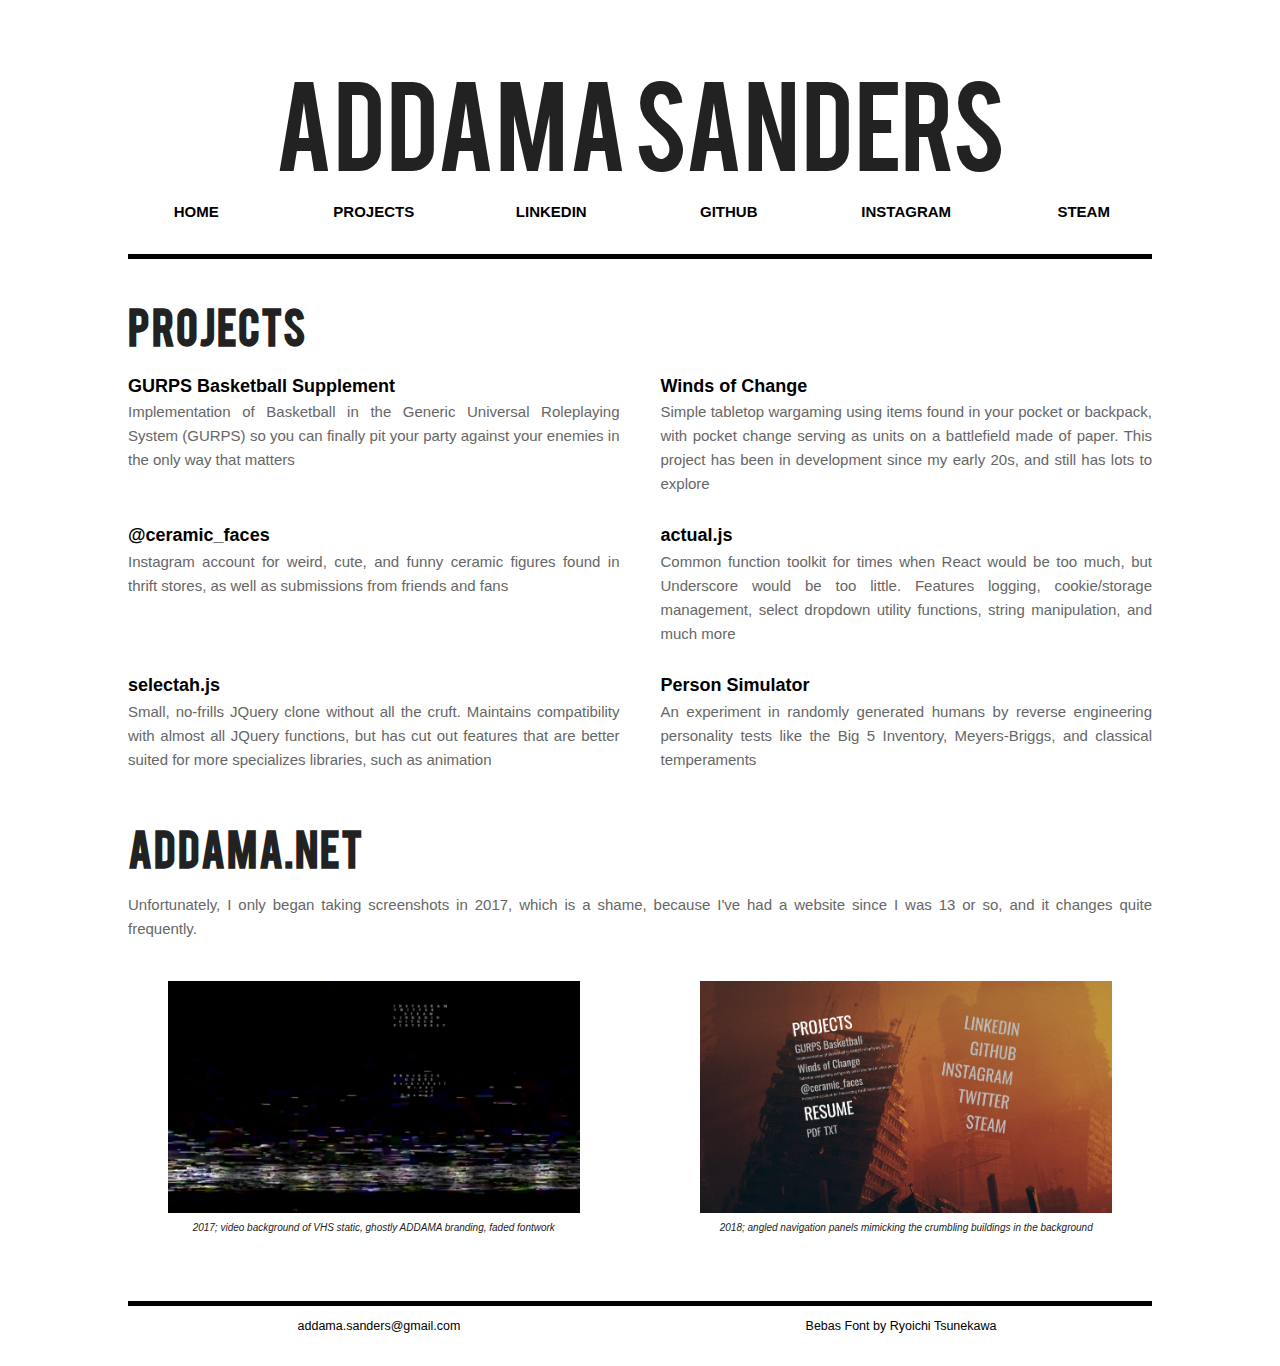
==== projects/index.htm @ ba46d8cc "New site layout for 2019" ====
<!DOCTYPE html>
<html>
	<head>
		<title>Projects | addama.net</title>
		<link rel='stylesheet' href='../css/normalize.css' />
		<link rel='stylesheet' href='../css/skeleton.css' />
		<link rel='stylesheet' href='../css/style.css' />
	</head>
	<body>
		<div id='metacontainer' class='container'>
			<main>
				<header class='center-text'>
					<h1>ADDAMA SANDERS</h1>
					<nav class='row'>
						<a class='two columns' href='../'>HOME</a>
						<a class='two columns' href='#'>PROJECTS</a>
						<a class='two columns' href='https://www.linkedin.com/in/addama-sanders-179a9881'>LINKEDIN</a>
						<a class='two columns' href='https://github.com/addama'>GITHUB</a>
						<a class='two columns' href='https://www.instagram.com/addama.sanders/'>INSTAGRAM</a>
						<a class='two columns' href='http://steamcommunity.com/id/addama'>STEAM</a>
					</nav>
				</header>
				<section id='content'>
					<h2>PROJECTS</h2>
					<div class='row'>
						<article class='six columns'>
							<a href='./gurpsbasketball/index.htm' class='cardTitle'>GURPS Basketball Supplement</a>
							<p class='cardDesc'>Implementation of Basketball in the Generic Universal Roleplaying System (GURPS) so you can finally pit your party against your enemies in the only way that matters</p>
						</article>
						<article class='six columns'>
							<a href='./windsofchange/index.htm' class='cardTitle'>Winds of Change</a>
							<p class='cardDesc'>Simple tabletop wargaming using items found in your pocket or backpack, with pocket change serving as units on a battlefield made of paper. This project has been in development since my early 20s, and still has lots to explore</p>
						</article>
					</div>
					<div class='row'>
						<article class='six columns'>
							<a href='https://www.instagram.com/ceramic_faces/' class='cardTitle'>@ceramic_faces</a>
							<p class='cardDesc'>Instagram account for weird, cute, and funny ceramic figures found in thrift stores, as well as submissions from friends and fans</p>
						</article>
						<article class='six columns'>
							<a href='https://github.com/addama/actual' class='cardTitle'>actual.js</a>
							<p class='cardDesc'>Common function toolkit for times when React would be too much, but Underscore would be too little. Features logging, cookie/storage management, select dropdown utility functions, string manipulation, and much more</p>
						</article>
					</div>
					<div class='row'>
						<article class='six columns'>
							<a href='https://github.com/addama/selectah' class='cardTitle'>selectah.js</a>
							<p class='cardDesc'>Small, no-frills JQuery clone without all the cruft. Maintains compatibility with almost all JQuery functions, but has cut out features that are better suited for more specializes libraries, such as animation</p>
						</article>
						<article class='six columns'>
							<a href='https://github.com/addama/person-simulator' class='cardTitle'>Person Simulator</a>
							<p class='cardDesc'>An experiment in randomly generated humans by reverse engineering personality tests like the Big 5 Inventory, Meyers-Briggs, and classical temperaments</p>
						</article>
					</div>
					<br />
					<h2>addama.net</h2>
					<p>Unfortunately, I only began taking screenshots in 2017, which is a shame, because I've had a website since I was 13 or so, and it changes quite frequently.</p>
					<div class='row'>
						<div class='six columns'>
							<figure>
								<a href='../inc/ss2017.png'><img src='../inc/ss2017.png' width='100%' /></a>
								<figcaption>2017; video background of VHS static, ghostly ADDAMA branding, faded fontwork</figcaption>
							</figure>
						</div>
						<div class='six columns'>
							<figure>
								<a href='../inc/ss2018.png'><img src='../inc/ss2018.png' width='100%' /></a>
								<figcaption>2018; angled navigation panels mimicking the crumbling buildings in the background</figcaption>
							</figure>
						</div>
					</div>
				</section>
				<footer class='center-text row'>
					<a class='six columns' href='mailto:addama.sanders@gmail.com'>addama.sanders@gmail.com</a>
					<a class='six columns' href='https://github.com/dharmatype/Bebas'>Bebas Font by Ryoichi Tsunekawa</a>
				</footer>
			</main>
		</div>
	</body>
</html>
---- css/skeleton.css ----
/*
* Skeleton V2.0.4
* Copyright 2014, Dave Gamache
* www.getskeleton.com
* Free to use under the MIT license.
* http://www.opensource.org/licenses/mit-license.php
* 12/29/2014
*/


/* Table of contents
––––––––––––––––––––––––––––––––––––––––––––––––––
- Grid
- Base Styles
- Typography
- Links
- Buttons
- Forms
- Lists
- Code
- Tables
- Spacing
- Utilities
- Clearing
- Media Queries
*/


/* Grid
–––––––––––––––––––––––––––––––––––––––––––––––––– */
.container {
  position: relative;
  width: 100%;
  max-width: 1280px;
  margin: 0 auto;
  padding: 0 20px;
  box-sizing: border-box; }
.column,
.columns {
  width: 100%;
  float: left;
  box-sizing: border-box; }

/* For devices larger than 400px */
@media (min-width: 400px) {
  .container {
    width: 85%;
    padding: 0; }
}

/* For devices larger than 550px */
@media (min-width: 550px) {
  .container {
    width: 80%; }
  .column,
  .columns {
    margin-left: 4%; }
  .column:first-child,
  .columns:first-child {
    margin-left: 0; }

  .one.column,
  .one.columns                    { width: 4.66666666667%; }
  .two.columns                    { width: 13.3333333333%; }
  .three.columns                  { width: 22%;            }
  .four.columns                   { width: 30.6666666667%; }
  .five.columns                   { width: 39.3333333333%; }
  .six.columns                    { width: 48%;            }
  .seven.columns                  { width: 56.6666666667%; }
  .eight.columns                  { width: 65.3333333333%; }
  .nine.columns                   { width: 74.0%;          }
  .ten.columns                    { width: 82.6666666667%; }
  .eleven.columns                 { width: 91.3333333333%; }
  .twelve.columns                 { width: 100%; margin-left: 0; }

  .one-third.column               { width: 30.6666666667%; }
  .two-thirds.column              { width: 65.3333333333%; }

  .one-half.column                { width: 48%; }

  /* Offsets */
  .offset-by-one.column,
  .offset-by-one.columns          { margin-left: 8.66666666667%; }
  .offset-by-two.column,
  .offset-by-two.columns          { margin-left: 17.3333333333%; }
  .offset-by-three.column,
  .offset-by-three.columns        { margin-left: 26%;            }
  .offset-by-four.column,
  .offset-by-four.columns         { margin-left: 34.6666666667%; }
  .offset-by-five.column,
  .offset-by-five.columns         { margin-left: 43.3333333333%; }
  .offset-by-six.column,
  .offset-by-six.columns          { margin-left: 52%;            }
  .offset-by-seven.column,
  .offset-by-seven.columns        { margin-left: 60.6666666667%; }
  .offset-by-eight.column,
  .offset-by-eight.columns        { margin-left: 69.3333333333%; }
  .offset-by-nine.column,
  .offset-by-nine.columns         { margin-left: 78.0%;          }
  .offset-by-ten.column,
  .offset-by-ten.columns          { margin-left: 86.6666666667%; }
  .offset-by-eleven.column,
  .offset-by-eleven.columns       { margin-left: 95.3333333333%; }

  .offset-by-one-third.column,
  .offset-by-one-third.columns    { margin-left: 34.6666666667%; }
  .offset-by-two-thirds.column,
  .offset-by-two-thirds.columns   { margin-left: 69.3333333333%; }

  .offset-by-one-half.column,
  .offset-by-one-half.columns     { margin-left: 52%; }

}


/* Base Styles
–––––––––––––––––––––––––––––––––––––––––––––––––– */
/* NOTE
html is set to 62.5% so that all the REM measurements throughout Skeleton
are based on 10px sizing. So basically 1.5rem = 15px :) */
html {
  font-size: 62.5%; }
body {
  font-size: 1.5em; /* currently ems cause chrome bug misinterpreting rems on body element */
  line-height: 1.6;
  font-weight: 400;
  font-family: "Raleway", "HelveticaNeue", "Helvetica Neue", Helvetica, Arial, sans-serif;
  color: #222; }


/* Typography
–––––––––––––––––––––––––––––––––––––––––––––––––– */
h1, h2, h3, h4, h5, h6 {
  margin-top: 0;
  margin-bottom: 2rem;
  font-weight: 300; }
h1 { font-size: 4.0rem; line-height: 1.2;  letter-spacing: -.1rem;}
h2 { font-size: 3.6rem; line-height: 1.25; letter-spacing: -.1rem; }
h3 { font-size: 3.0rem; line-height: 1.3;  letter-spacing: -.1rem; }
h4 { font-size: 2.4rem; line-height: 1.35; letter-spacing: -.08rem; }
h5 { font-size: 1.8rem; line-height: 1.5;  letter-spacing: -.05rem; }
h6 { font-size: 1.5rem; line-height: 1.6;  letter-spacing: 0; }

/* Larger than phablet */
@media (min-width: 550px) {
  h1 { font-size: 5.0rem; }
  h2 { font-size: 4.2rem; }
  h3 { font-size: 3.6rem; }
  h4 { font-size: 3.0rem; }
  h5 { font-size: 2.4rem; }
  h6 { font-size: 1.5rem; }
}

p {
  margin-top: 0; }


/* Links
–––––––––––––––––––––––––––––––––––––––––––––––––– */
a {
  color: #1EAEDB; }
a:hover {
  color: #0FA0CE; }


/* Buttons
–––––––––––––––––––––––––––––––––––––––––––––––––– */
.button,
button,
input[type="submit"],
input[type="reset"],
input[type="button"] {
  display: inline-block;
  height: 38px;
  padding: 0 30px;
  color: #555;
  text-align: center;
  font-size: 11px;
  font-weight: 600;
  line-height: 38px;
  letter-spacing: .1rem;
  text-transform: uppercase;
  text-decoration: none;
  white-space: nowrap;
  background-color: transparent;
  border-radius: 4px;
  border: 1px solid #bbb;
  cursor: pointer;
  box-sizing: border-box; }
.button:hover,
button:hover,
input[type="submit"]:hover,
input[type="reset"]:hover,
input[type="button"]:hover,
.button:focus,
button:focus,
input[type="submit"]:focus,
input[type="reset"]:focus,
input[type="button"]:focus {
  color: #333;
  border-color: #888;
  outline: 0; }
.button.button-primary,
button.button-primary,
input[type="submit"].button-primary,
input[type="reset"].button-primary,
input[type="button"].button-primary {
  color: #FFF;
  background-color: #33C3F0;
  border-color: #33C3F0; }
.button.button-primary:hover,
button.button-primary:hover,
input[type="submit"].button-primary:hover,
input[type="reset"].button-primary:hover,
input[type="button"].button-primary:hover,
.button.button-primary:focus,
button.button-primary:focus,
input[type="submit"].button-primary:focus,
input[type="reset"].button-primary:focus,
input[type="button"].button-primary:focus {
  color: #FFF;
  background-color: #1EAEDB;
  border-color: #1EAEDB; }


/* Forms
–––––––––––––––––––––––––––––––––––––––––––––––––– */
input[type="email"],
input[type="number"],
input[type="search"],
input[type="text"],
input[type="tel"],
input[type="url"],
input[type="password"],
textarea,
select {
  height: 38px;
  padding: 6px 10px; /* The 6px vertically centers text on FF, ignored by Webkit */
  background-color: #fff;
  border: 1px solid #D1D1D1;
  border-radius: 4px;
  box-shadow: none;
  box-sizing: border-box; }
/* Removes awkward default styles on some inputs for iOS */
input[type="email"],
input[type="number"],
input[type="search"],
input[type="text"],
input[type="tel"],
input[type="url"],
input[type="password"],
textarea {
  -webkit-appearance: none;
     -moz-appearance: none;
          appearance: none; }
textarea {
  min-height: 65px;
  padding-top: 6px;
  padding-bottom: 6px; }
input[type="email"]:focus,
input[type="number"]:focus,
input[type="search"]:focus,
input[type="text"]:focus,
input[type="tel"]:focus,
input[type="url"]:focus,
input[type="password"]:focus,
textarea:focus,
select:focus {
  border: 1px solid #33C3F0;
  outline: 0; }
label,
legend {
  display: block;
  margin-bottom: .5rem;
  font-weight: 600; }
fieldset {
  padding: 0;
  border-width: 0; }
input[type="checkbox"],
input[type="radio"] {
  display: inline; }
label > .label-body {
  display: inline-block;
  margin-left: .5rem;
  font-weight: normal; }


/* Lists
–––––––––––––––––––––––––––––––––––––––––––––––––– */
ul {
  list-style: circle inside; }
ol {
  list-style: decimal inside; }
ol, ul {
  padding-left: 0;
  margin-top: 0; }
ul ul,
ul ol,
ol ol,
ol ul {
  margin: 1.5rem 0 1.5rem 3rem;
  font-size: 90%; }
li {
  margin-bottom: 1rem; }


/* Code
–––––––––––––––––––––––––––––––––––––––––––––––––– */
code {
  padding: .2rem .5rem;
  margin: 0 .2rem;
  font-size: 90%;
  white-space: nowrap;
  background: #F1F1F1;
  border: 1px solid #E1E1E1;
  border-radius: 4px; }
pre > code {
  display: block;
  padding: 1rem 1.5rem;
  white-space: pre; }


/* Tables
–––––––––––––––––––––––––––––––––––––––––––––––––– */
th,
td {
  padding: 12px 15px;
  text-align: left;
  border-bottom: 1px solid #E1E1E1; }
th:first-child,
td:first-child {
  padding-left: 0; }
th:last-child,
td:last-child {
  padding-right: 0; }


/* Spacing
–––––––––––––––––––––––––––––––––––––––––––––––––– */
button,
.button {
  margin-bottom: 1rem; }
input,
textarea,
select,
fieldset {
  margin-bottom: 1.5rem; }
pre,
blockquote,
dl,
figure,
table,
p,
ul,
ol,
form {
  margin-bottom: 2.5rem; }


/* Utilities
–––––––––––––––––––––––––––––––––––––––––––––––––– */
.u-full-width {
  width: 100%;
  box-sizing: border-box; }
.u-max-full-width {
  max-width: 100%;
  box-sizing: border-box; }
.u-pull-right {
  float: right; }
.u-pull-left {
  float: left; }


/* Misc
–––––––––––––––––––––––––––––––––––––––––––––––––– */
hr {
  margin-top: 3rem;
  margin-bottom: 3.5rem;
  border-width: 0;
  border-top: 1px solid #E1E1E1; }


/* Clearing
–––––––––––––––––––––––––––––––––––––––––––––––––– */

/* Self Clearing Goodness */
.container:after,
.row:after,
.u-cf {
  content: "";
  display: table;
  clear: both; }


/* Media Queries
–––––––––––––––––––––––––––––––––––––––––––––––––– */
/*
Note: The best way to structure the use of media queries is to create the queries
near the relevant code. For example, if you wanted to change the styles for buttons
on small devices, paste the mobile query code up in the buttons section and style it
there.
*/


/* Larger than mobile */
@media (min-width: 400px) {}

/* Larger than phablet (also point when grid becomes active) */
@media (min-width: 550px) {}

/* Larger than tablet */
@media (min-width: 750px) {}

/* Larger than desktop */
@media (min-width: 1000px) {}

/* Larger than Desktop HD */
@media (min-width: 1200px) {}
---- css/style.css ----
@font-face {
	font-family: herofont;
	src: url(../inc/BEBAS.ttf);
}

@keyframes implode {
	from {
		text-shadow:
			0 0 2rem rgba(255, 0, 0, 0.25), 	/*Blur*/
			-10rem 0 2rem rgba(255, 255, 0, 0.25), /* Yellow */
			-5rem 0 2rem rgba(0, 255, 0, 0.25),	/* Green */
			5rem 0 2rem rgba(0, 0, 255, 0.25),	/* Blue */
			10rem 0 2rem rgba(255, 0, 255, 0.25);	/* Purple */
		color: rgba(255, 0, 0, 0.25);
	}

	to {
		text-shadow: none;
		color: #000;
	}
}

@keyframes split {
	0% {
		text-shadow: none;
		color: #000;
	}

	33% {
		text-shadow:
			-20rem 0 0 rgba(255, 255, 0, 0.25), /* Yellow */
			-10rem 0 0 rgba(0, 255, 0, 0.25),	/* Green */
			10rem 0 0 rgba(0, 0, 255, 0.25),	/* Blue */
			20rem 0 0 rgba(255, 0, 255, 0.25);	/* Purple */
		color: rgba(255, 0, 0, 0.25);
	}

	66% {
		text-shadow:
			0 0 2rem rgba(255, 0, 0, 0.25), 	/*Blur*/
			-20rem 0 2rem rgba(255, 255, 0, 0.25), /* Yellow */
			-10rem 0 2rem rgba(0, 255, 0, 0.25),	/* Green */
			10rem 0 2rem rgba(0, 0, 255, 0.25),	/* Blue */
			20rem 0 2rem rgba(255, 0, 255, 0.25);	/* Purple */
		color: rgba(255, 0, 0, 0.25);
	}

	100% {
		text-shadow: none;
		color: #000;
	}
}

@keyframes stream {
	0% {
		text-shadow: none;
		color: #000;
	}

	33% {
		text-shadow:
			-20rem 0 0 rgba(255, 255, 0, 0.25), /* Yellow */
			-10rem 0 0 rgba(0, 255, 0, 0.25),	/* Green */
			10rem 0 0 rgba(0, 0, 255, 0.25),	/* Blue */
			20rem 0 0 rgba(255, 0, 255, 0.25);	/* Purple */
		color: rgba(255, 0, 0, 0.25);
	}

	66% {
		text-shadow:
			0 0 2rem rgba(255, 0, 0, 0.25), 	/*Blur*/
			-20rem 0 2rem rgba(255, 255, 0, 0.25), /* Yellow */
			-10rem 0 2rem rgba(0, 255, 0, 0.25),	/* Green */
			10rem 0 2rem rgba(0, 0, 255, 0.25),	/* Blue */
			20rem 0 2rem rgba(255, 0, 255, 0.25);	/* Purple */
		color: rgba(255, 0, 0, 0.25);
	}

	100% {
		text-shadow: none;
		color: #000;
	}
}

#metacontainer {
	animation: 1s ease-out  1 implode;
}

header {
	padding: 6rem 0 3rem 0;
	border-bottom: 0.5rem solid #000;
}

header h1 {
	font-size: 10rem;
	animation: 30s linear 1s infinite alternate split;
}

h1, h2, h3 {
	font-family: herofont, sans-serif;
}

h2, h3 {
	letter-spacing: 0.1rem;
	font-weight: bold;
}

nav a {
	font-weight: bold;
	font-family: sans-serif;
}

a {
	text-decoration: none;
	color: #000; /*#551a8b;*/
	transition: text-shadow 1s, color 1s;
}

a:visited {
	color: #000;
}

a:hover {
	text-shadow:
		-3rem 0 0 rgba(255, 255, 0, 0.25), /* Yellow */
		-1.5rem 0 0 rgba(0, 255, 0, 0.25),	/* Green */
		1.5rem 0 0 rgba(0, 0, 255, 0.25),	/* Blue */
		3rem 0 0 rgba(255, 0, 255, 0.25);	/* Purple */
	color: rgba(255, 0, 0, 0.75);
}

#content {
	padding: 2rem 0;
	margin: 2rem 0;
}

.center-text {
	text-align: center;
}

footer {
	border-top: 0.5rem solid #000;
	padding: 1rem;
	margin-bottom: 2rem;
	font-size: smaller;
}

.cardTitle {
	font-weight: bold;
	font-size: larger;
}

.cardDesc {
	text-align: justify;
}

.tag {
	font-size: 1rem;
	padding: 3px;
	border-radius: 1rem;
	background-color: #000;
	color: #fff;
	min-width: 5rem;
	float: left;
	margin-right: 1rem;
	text-align: center;
}

#sidebar {
	padding: 0;
}

.roundy {
	border-radius: 1rem;
}

figcaption {
	font-size: 1rem;
	font-style: oblique;
	text-align: center;
}

.resume-tray {
	text-align: center;
}

.icon {
	width: 100%;
	display: block;
	background-size: contain;
	background-position: center;
	background-repeat: no-repeat;
	background-blend-mode: darken;
	line-height: 15rem;
	font-weight: bold;
	font-size: 3rem;
	border: 1px solid #eee;
}

.icon:hover {
	background-color: #eee;
	border: 1px solid #aaa;
	text-shadow: none;
}

.iconPDF {
	background-image: url(../inc/ss_resume_pdf.png);
}

.iconTXT {
	background-image: url(../inc/ss_resume_txt.png);
}

p {
	color: #666;
	text-align: justify;
}
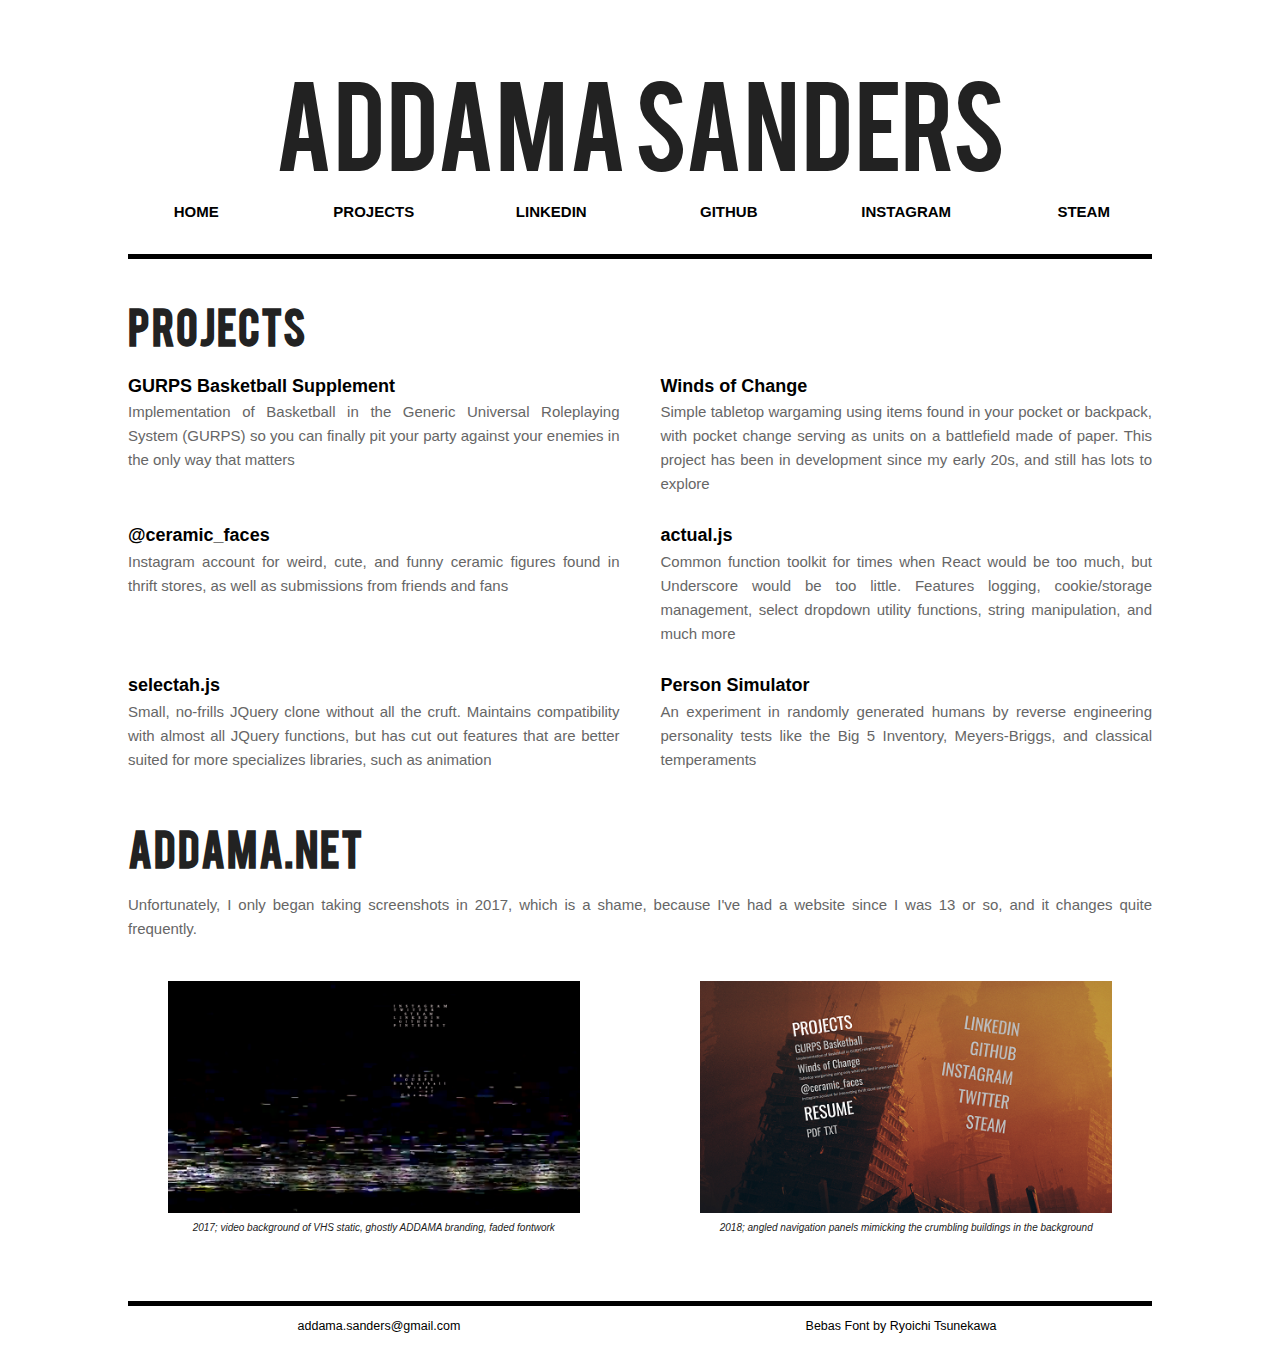
==== commit 47575144: "Made thumbnails of old site screenshots" ====
--- a/projects/index.htm
+++ b/projects/index.htm
@@ -58,13 +58,13 @@
 					<div class='row'>
 						<div class='six columns'>
 							<figure>
-								<a href='../inc/ss2017.png'><img src='../inc/ss2017.png' width='100%' /></a>
+								<a href='../inc/ss2017.png'><img src='../inc/ss2017_thumb.png' width='100%' /></a>
 								<figcaption>2017; video background of VHS static, ghostly ADDAMA branding, faded fontwork</figcaption>
 							</figure>
 						</div>
 						<div class='six columns'>
 							<figure>
-								<a href='../inc/ss2018.png'><img src='../inc/ss2018.png' width='100%' /></a>
+								<a href='../inc/ss2018.png'><img src='../inc/ss2018_thumb.png' width='100%' /></a>
 								<figcaption>2018; angled navigation panels mimicking the crumbling buildings in the background</figcaption>
 							</figure>
 						</div>
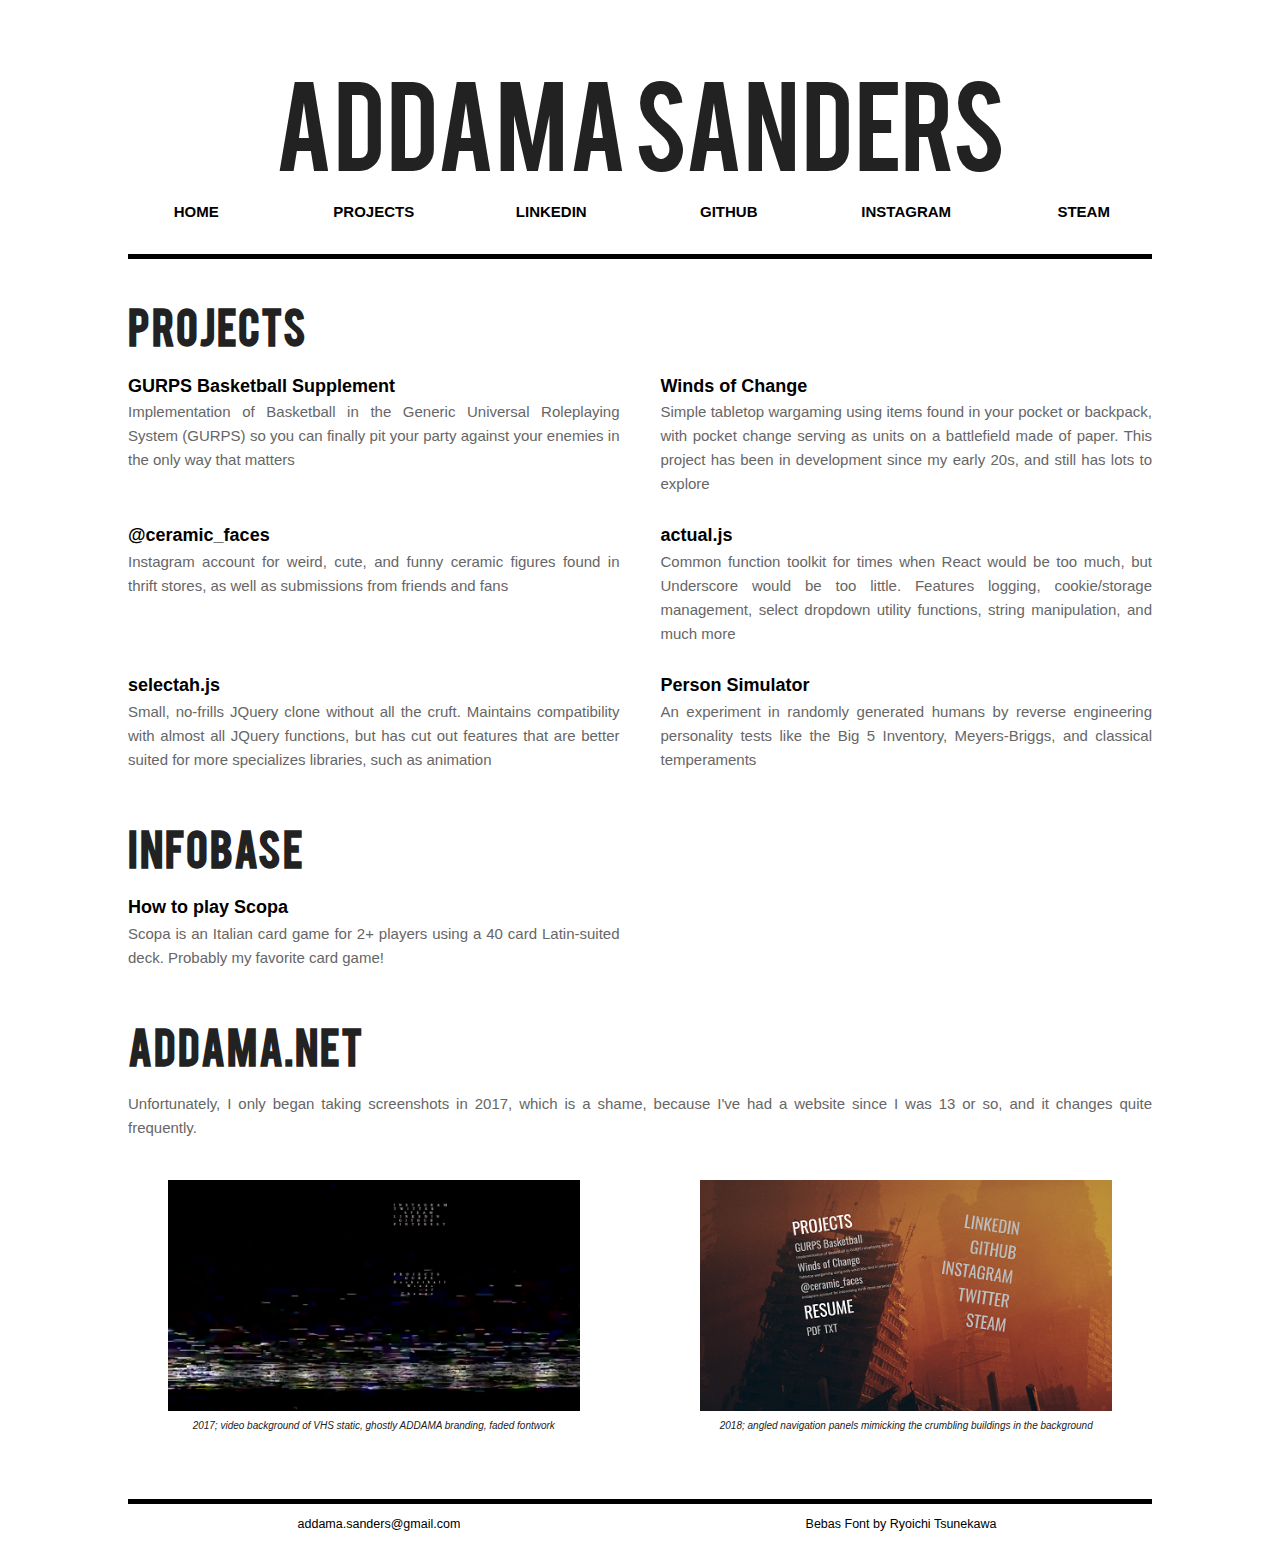
==== commit 1b8dc9de: "Added Infobase section to projects index, as well as How to Play Scopa page. Will add more infobase " ====
--- a/projects/index.htm
+++ b/projects/index.htm
@@ -24,11 +24,11 @@
 					<h2>PROJECTS</h2>
 					<div class='row'>
 						<article class='six columns'>
-							<a href='./gurpsbasketball/index.htm' class='cardTitle'>GURPS Basketball Supplement</a>
+							<a href='./gurpsbasketball/' class='cardTitle'>GURPS Basketball Supplement</a>
 							<p class='cardDesc'>Implementation of Basketball in the Generic Universal Roleplaying System (GURPS) so you can finally pit your party against your enemies in the only way that matters</p>
 						</article>
 						<article class='six columns'>
-							<a href='./windsofchange/index.htm' class='cardTitle'>Winds of Change</a>
+							<a href='./windsofchange/' class='cardTitle'>Winds of Change</a>
 							<p class='cardDesc'>Simple tabletop wargaming using items found in your pocket or backpack, with pocket change serving as units on a battlefield made of paper. This project has been in development since my early 20s, and still has lots to explore</p>
 						</article>
 					</div>
@@ -50,6 +50,14 @@
 						<article class='six columns'>
 							<a href='https://github.com/addama/person-simulator' class='cardTitle'>Person Simulator</a>
 							<p class='cardDesc'>An experiment in randomly generated humans by reverse engineering personality tests like the Big 5 Inventory, Meyers-Briggs, and classical temperaments</p>
+						</article>
+					</div>
+					<br />
+					<h2>INFOBASE</h2>
+					<div class='row'>
+						<article class='six columns'>
+							<a href='./scopa/' class='cardTitle'>How to play Scopa</a>
+							<p class='cardDesc'>Scopa is an Italian card game for 2+ players using a 40 card Latin-suited deck. Probably my favorite card game!</p>
 						</article>
 					</div>
 					<br />
--- a/css/style.css
+++ b/css/style.css
@@ -204,11 +204,11 @@
 }
 
 .iconPDF {
-	background-image: url(../inc/ss_resume_pdf.png);
+	background-image: url(../inc/ss_resume_pdf_thumb.png);
 }
 
 .iconTXT {
-	background-image: url(../inc/ss_resume_txt.png);
+	background-image: url(../inc/ss_resume_txt_thumb.png);
 }
 
 p {
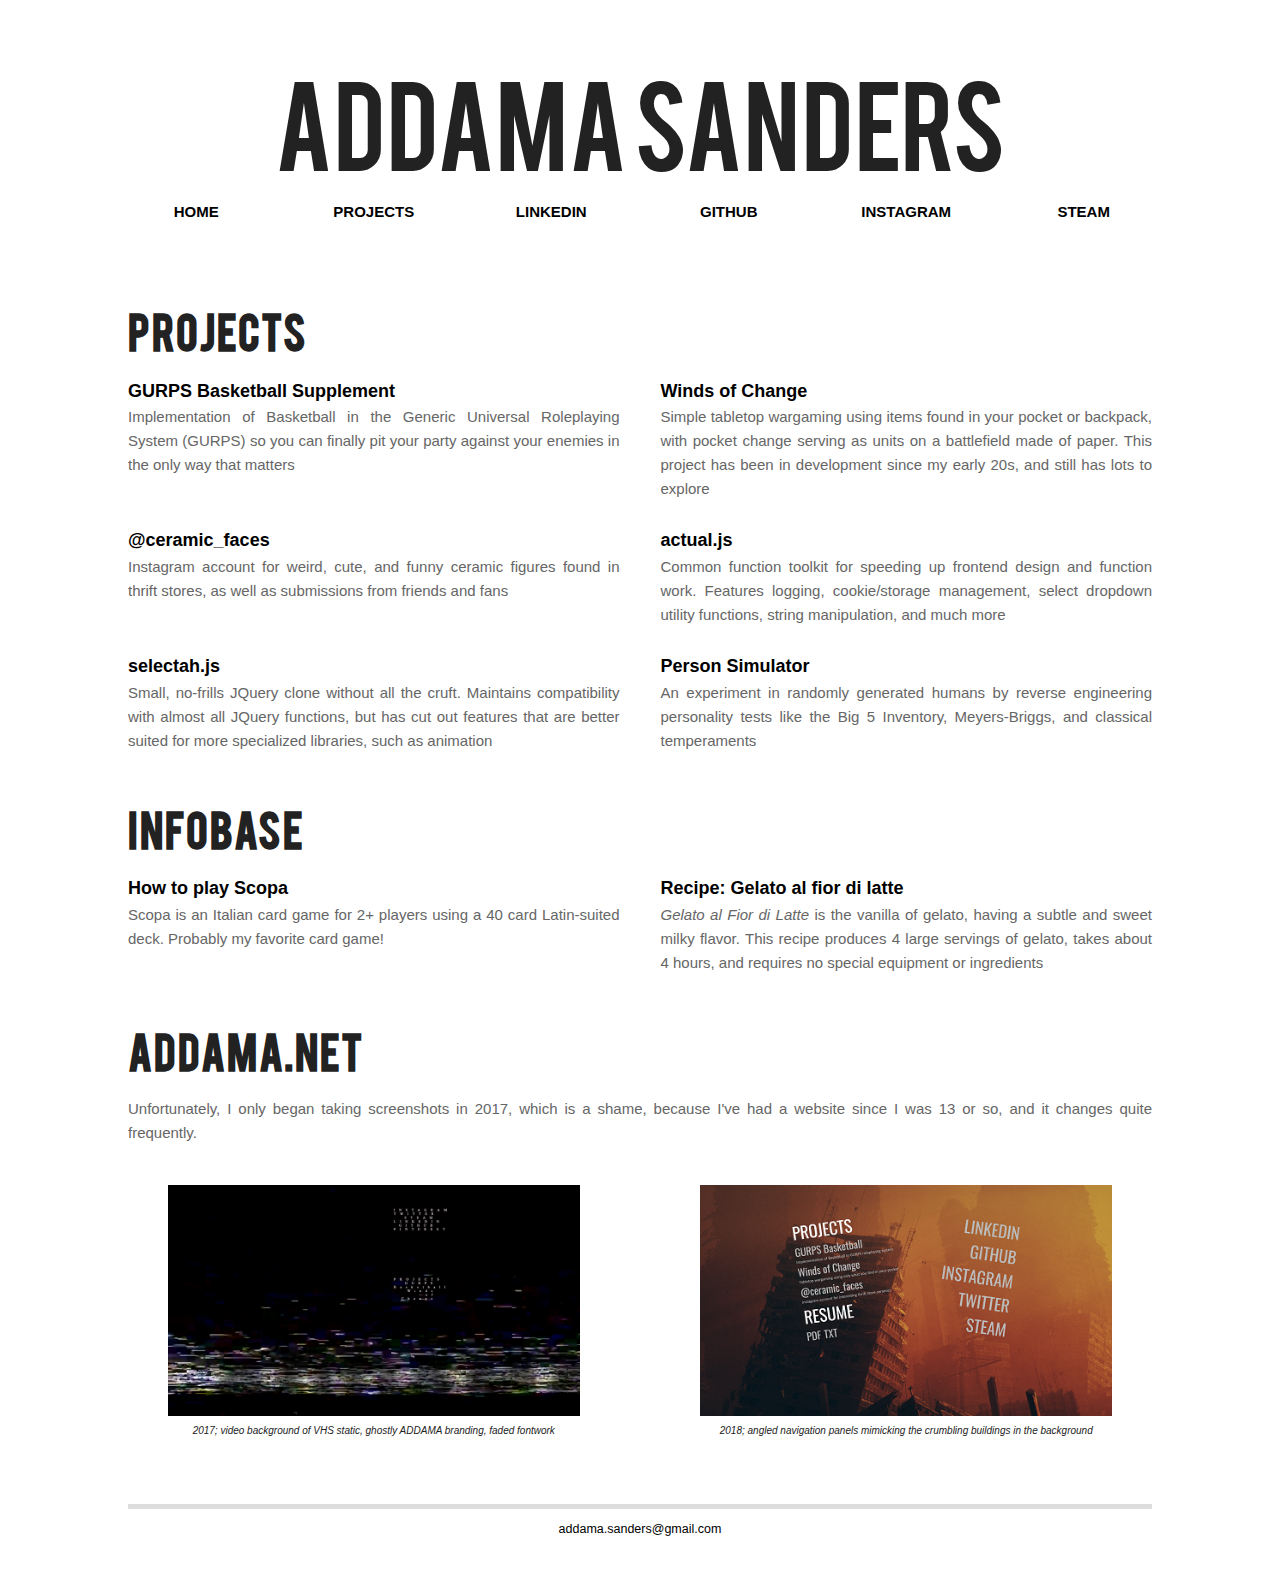
==== commit 593517a9: "Added Gelato recipe" ====
--- a/projects/index.htm
+++ b/projects/index.htm
@@ -39,13 +39,13 @@
 						</article>
 						<article class='six columns'>
 							<a href='https://github.com/addama/actual' class='cardTitle'>actual.js</a>
-							<p class='cardDesc'>Common function toolkit for times when React would be too much, but Underscore would be too little. Features logging, cookie/storage management, select dropdown utility functions, string manipulation, and much more</p>
+							<p class='cardDesc'>Common function toolkit for speeding up frontend design and function work. Features logging, cookie/storage management, select dropdown utility functions, string manipulation, and much more</p>
 						</article>
 					</div>
 					<div class='row'>
 						<article class='six columns'>
 							<a href='https://github.com/addama/selectah' class='cardTitle'>selectah.js</a>
-							<p class='cardDesc'>Small, no-frills JQuery clone without all the cruft. Maintains compatibility with almost all JQuery functions, but has cut out features that are better suited for more specializes libraries, such as animation</p>
+							<p class='cardDesc'>Small, no-frills JQuery clone without all the cruft. Maintains compatibility with almost all JQuery functions, but has cut out features that are better suited for more specialized libraries, such as animation</p>
 						</article>
 						<article class='six columns'>
 							<a href='https://github.com/addama/person-simulator' class='cardTitle'>Person Simulator</a>
@@ -58,6 +58,10 @@
 						<article class='six columns'>
 							<a href='./scopa/' class='cardTitle'>How to play Scopa</a>
 							<p class='cardDesc'>Scopa is an Italian card game for 2+ players using a 40 card Latin-suited deck. Probably my favorite card game!</p>
+						</article>
+						<article class='six columns'>
+							<a href='./recipes/gelatoalfiordilatte.htm' class='cardTitle'>Recipe: Gelato al fior di latte</a>
+							<p class='cardDesc'><em>Gelato al Fior di Latte</em> is the vanilla of gelato, having a subtle and sweet milky flavor. This recipe produces 4 large servings of gelato, takes about 4 hours, and requires no special equipment or ingredients</p>
 						</article>
 					</div>
 					<br />
@@ -78,9 +82,9 @@
 						</div>
 					</div>
 				</section>
-				<footer class='center-text row'>
-					<a class='six columns' href='mailto:addama.sanders@gmail.com'>addama.sanders@gmail.com</a>
-					<a class='six columns' href='https://github.com/dharmatype/Bebas'>Bebas Font by Ryoichi Tsunekawa</a>
+				<footer class='center-text'>
+					<a href='mailto:addama.sanders@gmail.com'>addama.sanders@gmail.com</a>
+					<!-- <a class='six columns' href='https://github.com/dharmatype/Bebas'>Bebas Font by Ryoichi Tsunekawa</a> -->
 				</footer>
 			</main>
 		</div>
--- a/css/style.css
+++ b/css/style.css
@@ -37,12 +37,12 @@
 
 	66% {
 		text-shadow:
-			0 0 2rem rgba(255, 0, 0, 0.25), 	/*Blur*/
+			0 0 2rem rgba(255, 0, 0, 0.1), 	/*Blur*/
 			-20rem 0 2rem rgba(255, 255, 0, 0.25), /* Yellow */
 			-10rem 0 2rem rgba(0, 255, 0, 0.25),	/* Green */
 			10rem 0 2rem rgba(0, 0, 255, 0.25),	/* Blue */
 			20rem 0 2rem rgba(255, 0, 255, 0.25);	/* Purple */
-		color: rgba(255, 0, 0, 0.25);
+		color: rgba(255, 0, 0, 0);
 	}
 
 	100% {
@@ -51,35 +51,18 @@
 	}
 }
 
-@keyframes stream {
-	0% {
-		text-shadow: none;
-		color: #000;
-	}
-
-	33% {
-		text-shadow:
-			-20rem 0 0 rgba(255, 255, 0, 0.25), /* Yellow */
-			-10rem 0 0 rgba(0, 255, 0, 0.25),	/* Green */
-			10rem 0 0 rgba(0, 0, 255, 0.25),	/* Blue */
-			20rem 0 0 rgba(255, 0, 255, 0.25);	/* Purple */
-		color: rgba(255, 0, 0, 0.25);
-	}
-
-	66% {
-		text-shadow:
-			0 0 2rem rgba(255, 0, 0, 0.25), 	/*Blur*/
-			-20rem 0 2rem rgba(255, 255, 0, 0.25), /* Yellow */
-			-10rem 0 2rem rgba(0, 255, 0, 0.25),	/* Green */
-			10rem 0 2rem rgba(0, 0, 255, 0.25),	/* Blue */
-			20rem 0 2rem rgba(255, 0, 255, 0.25);	/* Purple */
-		color: rgba(255, 0, 0, 0.25);
-	}
-
-	100% {
-		text-shadow: none;
-		color: #000;
-	}
+.rainbow {
+	text-shadow:
+		-48rem 0 0 rgba(255, 255, 0, 0.25), /* Yellow */
+		-24rem 0 0 rgba(0, 255, 0, 0.5),	/* Green */
+		24rem 0 0 rgba(0, 0, 255, 0.5),	/* Blue */
+		48rem 0 0 rgba(255, 0, 255, 0.25);	/* Purple */
+	color: rgba(255, 0, 0, 1);
+}
+
+.rainbow:hover {
+	text-shadow: none;
+	color: #000;
 }
 
 #metacontainer {
@@ -87,8 +70,8 @@
 }
 
 header {
-	padding: 6rem 0 3rem 0;
-	border-bottom: 0.5rem solid #000;
+	padding: 6rem 0 4rem 0;
+	/* border-bottom: 0.5rem solid #000; */
 }
 
 header h1 {
@@ -105,9 +88,14 @@
 	font-weight: bold;
 }
 
+nav {
+	/* background-color: #ddd; */
+}
+
 nav a {
 	font-weight: bold;
 	font-family: sans-serif;
+	color: #000;
 }
 
 a {
@@ -139,7 +127,7 @@
 }
 
 footer {
-	border-top: 0.5rem solid #000;
+	border-top: 0.5rem solid #ddd;
 	padding: 1rem;
 	margin-bottom: 2rem;
 	font-size: smaller;
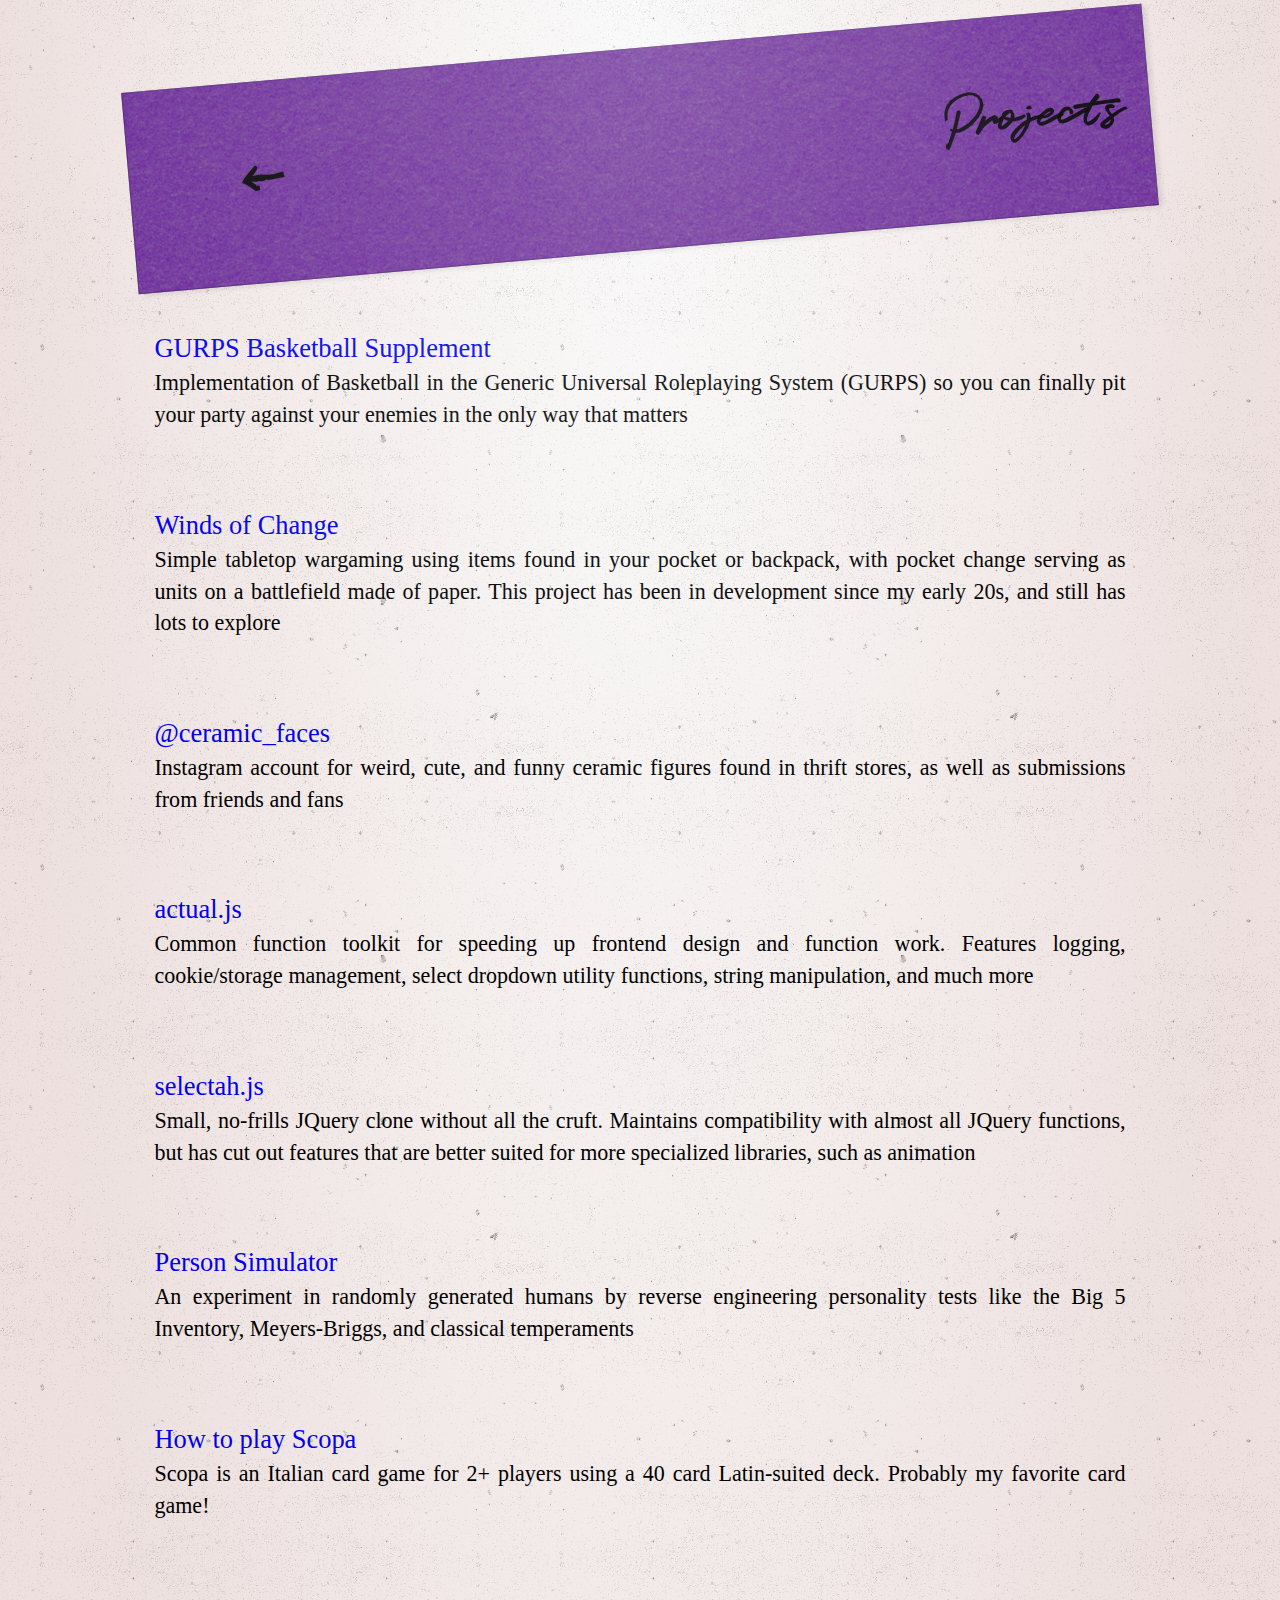
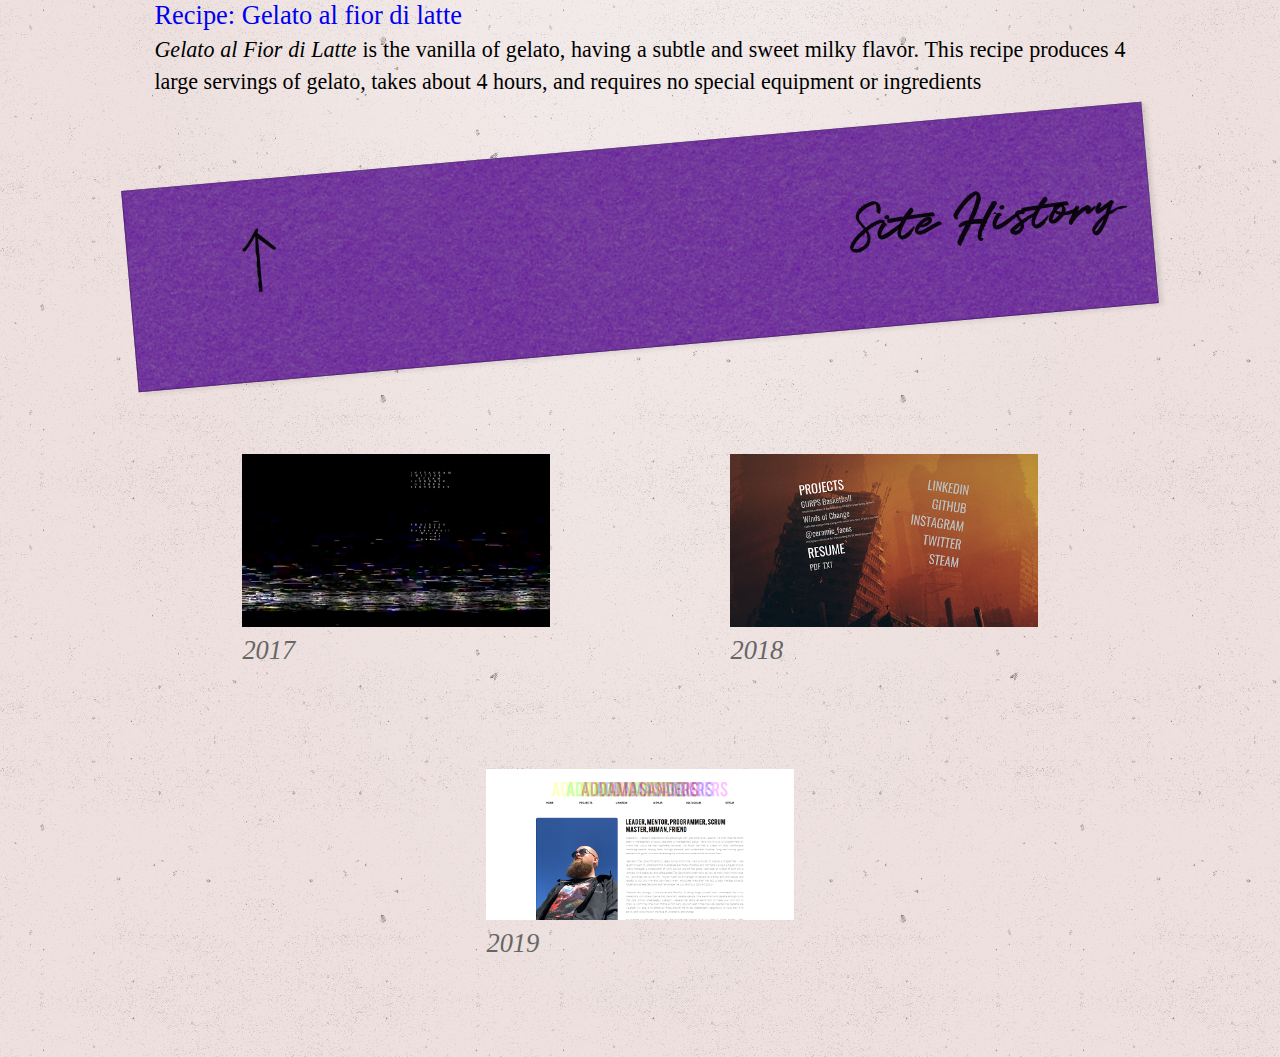
==== commit 2965eed9: "2020 revamp" ====
--- a/projects/index.htm
+++ b/projects/index.htm
@@ -1,92 +1,74 @@
 <!DOCTYPE html>
 <html>
 	<head>
-		<title>Projects | addama.net</title>
-		<link rel='stylesheet' href='../css/normalize.css' />
-		<link rel='stylesheet' href='../css/skeleton.css' />
-		<link rel='stylesheet' href='../css/style.css' />
+		<title>addama.net | Projects</title>
+		<link rel='stylesheet' href='../css/projects.css' />
 	</head>
 	<body>
-		<div id='metacontainer' class='container'>
-			<main>
-				<header class='center-text'>
-					<h1>ADDAMA SANDERS</h1>
-					<nav class='row'>
-						<a class='two columns' href='../'>HOME</a>
-						<a class='two columns' href='#'>PROJECTS</a>
-						<a class='two columns' href='https://www.linkedin.com/in/addama-sanders-179a9881'>LINKEDIN</a>
-						<a class='two columns' href='https://github.com/addama'>GITHUB</a>
-						<a class='two columns' href='https://www.instagram.com/addama.sanders/'>INSTAGRAM</a>
-						<a class='two columns' href='http://steamcommunity.com/id/addama'>STEAM</a>
+		<main>
+			<div id='light'></div>
+			<section id='projects'>
+				<header>
+					<nav>
+						<a href='../' id='back' title='Back to addama.net homepage'>&lt;</a>
 					</nav>
+					<h1>Projects</h1>
 				</header>
-				<section id='content'>
-					<h2>PROJECTS</h2>
-					<div class='row'>
-						<article class='six columns'>
-							<a href='./gurpsbasketball/' class='cardTitle'>GURPS Basketball Supplement</a>
-							<p class='cardDesc'>Implementation of Basketball in the Generic Universal Roleplaying System (GURPS) so you can finally pit your party against your enemies in the only way that matters</p>
-						</article>
-						<article class='six columns'>
-							<a href='./windsofchange/' class='cardTitle'>Winds of Change</a>
-							<p class='cardDesc'>Simple tabletop wargaming using items found in your pocket or backpack, with pocket change serving as units on a battlefield made of paper. This project has been in development since my early 20s, and still has lots to explore</p>
-						</article>
-					</div>
-					<div class='row'>
-						<article class='six columns'>
-							<a href='https://www.instagram.com/ceramic_faces/' class='cardTitle'>@ceramic_faces</a>
-							<p class='cardDesc'>Instagram account for weird, cute, and funny ceramic figures found in thrift stores, as well as submissions from friends and fans</p>
-						</article>
-						<article class='six columns'>
-							<a href='https://github.com/addama/actual' class='cardTitle'>actual.js</a>
-							<p class='cardDesc'>Common function toolkit for speeding up frontend design and function work. Features logging, cookie/storage management, select dropdown utility functions, string manipulation, and much more</p>
-						</article>
-					</div>
-					<div class='row'>
-						<article class='six columns'>
-							<a href='https://github.com/addama/selectah' class='cardTitle'>selectah.js</a>
-							<p class='cardDesc'>Small, no-frills JQuery clone without all the cruft. Maintains compatibility with almost all JQuery functions, but has cut out features that are better suited for more specialized libraries, such as animation</p>
-						</article>
-						<article class='six columns'>
-							<a href='https://github.com/addama/person-simulator' class='cardTitle'>Person Simulator</a>
-							<p class='cardDesc'>An experiment in randomly generated humans by reverse engineering personality tests like the Big 5 Inventory, Meyers-Briggs, and classical temperaments</p>
-						</article>
-					</div>
-					<br />
-					<h2>INFOBASE</h2>
-					<div class='row'>
-						<article class='six columns'>
-							<a href='./scopa/' class='cardTitle'>How to play Scopa</a>
-							<p class='cardDesc'>Scopa is an Italian card game for 2+ players using a 40 card Latin-suited deck. Probably my favorite card game!</p>
-						</article>
-						<article class='six columns'>
-							<a href='./recipes/gelatoalfiordilatte.htm' class='cardTitle'>Recipe: Gelato al fior di latte</a>
-							<p class='cardDesc'><em>Gelato al Fior di Latte</em> is the vanilla of gelato, having a subtle and sweet milky flavor. This recipe produces 4 large servings of gelato, takes about 4 hours, and requires no special equipment or ingredients</p>
-						</article>
-					</div>
-					<br />
-					<h2>addama.net</h2>
-					<p>Unfortunately, I only began taking screenshots in 2017, which is a shame, because I've had a website since I was 13 or so, and it changes quite frequently.</p>
-					<div class='row'>
-						<div class='six columns'>
-							<figure>
-								<a href='../inc/ss2017.png'><img src='../inc/ss2017_thumb.png' width='100%' /></a>
-								<figcaption>2017; video background of VHS static, ghostly ADDAMA branding, faded fontwork</figcaption>
-							</figure>
-						</div>
-						<div class='six columns'>
-							<figure>
-								<a href='../inc/ss2018.png'><img src='../inc/ss2018_thumb.png' width='100%' /></a>
-								<figcaption>2018; angled navigation panels mimicking the crumbling buildings in the background</figcaption>
-							</figure>
-						</div>
-					</div>
-				</section>
-				<footer class='center-text'>
-					<a href='mailto:addama.sanders@gmail.com'>addama.sanders@gmail.com</a>
-					<!-- <a class='six columns' href='https://github.com/dharmatype/Bebas'>Bebas Font by Ryoichi Tsunekawa</a> -->
-				</footer>
-			</main>
-		</div>
+				<article>
+					<a href='./gurpsbasketball/'>GURPS Basketball Supplement</a>
+					<p>Implementation of Basketball in the Generic Universal Roleplaying System (GURPS) so you can finally pit your party against your enemies in the only way that matters</p>
+				</article>
+				<article>
+					<a href='./windsofchange/'>Winds of Change</a>
+					<p>Simple tabletop wargaming using items found in your pocket or backpack, with pocket change serving as units on a battlefield made of paper. This project has been in development since my early 20s, and still has lots to explore</p>
+				</article>
+				<article>
+					<a href='https://www.instagram.com/ceramic_faces/'>@ceramic_faces</a>
+					<p>Instagram account for weird, cute, and funny ceramic figures found in thrift stores, as well as submissions from friends and fans</p>
+				</article>
+				<article>
+					<a href='https://github.com/addama/actual'>actual.js</a>
+					<p>Common function toolkit for speeding up frontend design and function work. Features logging, cookie/storage management, select dropdown utility functions, string manipulation, and much more</p>
+				</article>
+				<article>
+					<a href='https://github.com/addama/selectah'>selectah.js</a>
+					<p>Small, no-frills JQuery clone without all the cruft. Maintains compatibility with almost all JQuery functions, but has cut out features that are better suited for more specialized libraries, such as animation</p>
+				</article>
+				<article>
+					<a href='https://github.com/addama/person-simulator'>Person Simulator</a>
+					<p>An experiment in randomly generated humans by reverse engineering personality tests like the Big 5 Inventory, Meyers-Briggs, and classical temperaments</p>
+				</article>
+				<article>
+					<a href='./scopa/'>How to play Scopa</a>
+					<p>Scopa is an Italian card game for 2+ players using a 40 card Latin-suited deck. Probably my favorite card game!</p>
+				</article>
+				<article>
+					<a href='./recipes/gelatoalfiordilatte.htm'>Recipe: Gelato al fior di latte</a>
+					<p><em>Gelato al Fior di Latte</em> is the vanilla of gelato, having a subtle and sweet milky flavor. This recipe produces 4 large servings of gelato, takes about 4 hours, and requires no special equipment or ingredients</p>
+				</article>
+			</section>
+			<section id='site'>
+				<header>
+					<nav>
+						<a href='#back' title='Back to the top of the page'>^</a>
+					</nav>
+					<h1>Site History</h1>
+				</header>
+				<div id='figures'>
+					<figure>
+						<a href='../inc/ss2017.png'><img src='../inc/ss2017_thumb.png' alt='Screenshot of addama.net site from 2017: video background of VHS static, ghostly ADDAMA branding, faded fontwork' title='Screenshot of addama.net site from 2017: video background of VHS static, ghostly ADDAMA branding, faded fontwork' /></a>
+						<figcaption>2017</figcaption>
+					</figure>
+					<figure>
+						<a href='../inc/ss2018.png'><img src='../inc/ss2018_thumb.png' alt='Screenshot of addama.net site from 2018: angled navigation panels mimicking the crumbling buildings in the background' title='Screenshot of addama.net site from 2018: angled navigation panels mimicking the crumbling buildings in the background' /></a>
+						<figcaption>2018</figcaption>
+					</figure>
+					<figure>
+						<a href='../inc/ss2019.png'><img src='../inc/ss2019_thumb.png' alt='Screenshot of addama.net site from 2019: more professional and clean layout with shifting rainbow effect on header text' title='Screenshot of addama.net site from 2019: more professional and clean layout with shifting rainbow effect on header text' /></a>
+						<figcaption>2019</figcaption>
+					</figure>
+				</div>
+			</section>
+		</main>
 	</body>
 </html>
--- a/css/projects.css
+++ b/css/projects.css
@@ -0,0 +1,141 @@
+:root {
+	--font-size: calc(1rem + (20 - 1) * (100vw - 400px) / (2000 - 400));
+		--hue: 10;
+	--sat: 30;
+	--light: 90;
+	--base-color: hsl(var(--hue), calc(var(--sat) * 1%), calc(var(--light) * 1%));
+}
+
+
+@font-face {
+	font-family: 'font';
+	src: url('../css/font/Quentin.otf');
+	/* src: url('font/TheAbsoluteBrush.otf'); */
+	/* src: url('font/Brushield.otf'); */
+}
+
+@font-face {
+	/* https://www.dafont.com/jenny-doodles.font?fpp=100&text=Projects */
+	font-family: 'doodle';
+	src: url('../css/font/Jenny Doodles.ttf');
+}
+
+body {
+	margin: 0;
+	padding: 0;
+	background: #fff;
+	width: 100vw;
+	font-size: 16px;
+	line-height: 1.44;
+	background-color: var(--base-color);
+	background-image: url('img/concrete-wall-3.png'), 
+	url('img/concrete-wall.png'),
+		radial-gradient(farthest-side at 50% 0, rgba(250, 250, 250, 1), transparent);
+		overflow-x: hidden;
+}
+
+#light {
+	background-image: radial-gradient(farthest-side at 50% 0, rgba(250, 250, 250, 0.4), transparent);
+	z-index: 5;
+	opacity: 0.5;
+	top: 0;
+	left: 0;
+	width: 100%;
+	height: 100%;
+	pointer-events: none;
+	background-repeat: round;
+	background-position: center;
+	position: absolute;
+}
+
+main {
+	color: #000;
+	text-align: justify;
+	padding: 3rem;
+	width: 80%;
+	margin: 0 auto;
+	font-size: var(--font-size);
+}
+
+a {
+	text-decoration: none;
+}
+
+section {
+	width: 100%;
+}
+
+article, figure {
+	/* border: 1px solid #f00; */
+	padding: 1em;
+	z-index: 1;
+}
+
+article a {
+	margin-bottom: 0;
+}
+
+article p {
+	font-size: smaller;
+	margin-top: 0;
+}
+
+div#figures {
+	display: flex;
+	flex-wrap: wrap;
+	justify-content: space-evenly;
+}
+
+figure {
+	width: 30%;
+}
+
+figure img {
+	width: 100%;
+}
+
+figcaption {
+	/* font-size: 50%; */
+	color: #666;
+	line-height: 1em;
+	font-style: italic;
+	text-align: left;
+}
+
+header {
+	background-color: hsl(275, 100%, 32%);
+	background-image: url('img/felt.png');
+	border: 1px solid rgba(0, 0, 0, 0.25);
+	border-right: 1px solid rgba(50, 50, 50, 0.25);
+	border-top: 1px solid rgba(50, 50, 50, 0.25);
+	box-shadow: 4px 2px 5px rgba(0, 0, 0, 0.1);
+	text-align: right;
+	padding: 1em;
+	color: rgba(0, 0, 0, 0.9);
+	font-family: 'font', 'Times New Roman', serif;
+	transform: rotate(-5deg);
+	z-index: 0;
+	margin-bottom: 2em;
+}
+
+header h1 {
+	pointer-events: none;
+}
+
+nav a {
+	font-family: 'doodle';
+	color: rgba(0, 0, 0, 0.9);
+	font-size: 2em;
+	position: absolute;
+	top: 25%;
+	left: 1em;
+	height: 50%;
+	width: 3em;
+	text-align: center;
+	text-shadow: -1px -1px 1px rgba(75, 75, 75, 0.4);
+}
+
+nav a:hover {
+	text-shadow: 0 5px 4px rgba(0, 0, 0, 0.5);
+	color: #000;
+}
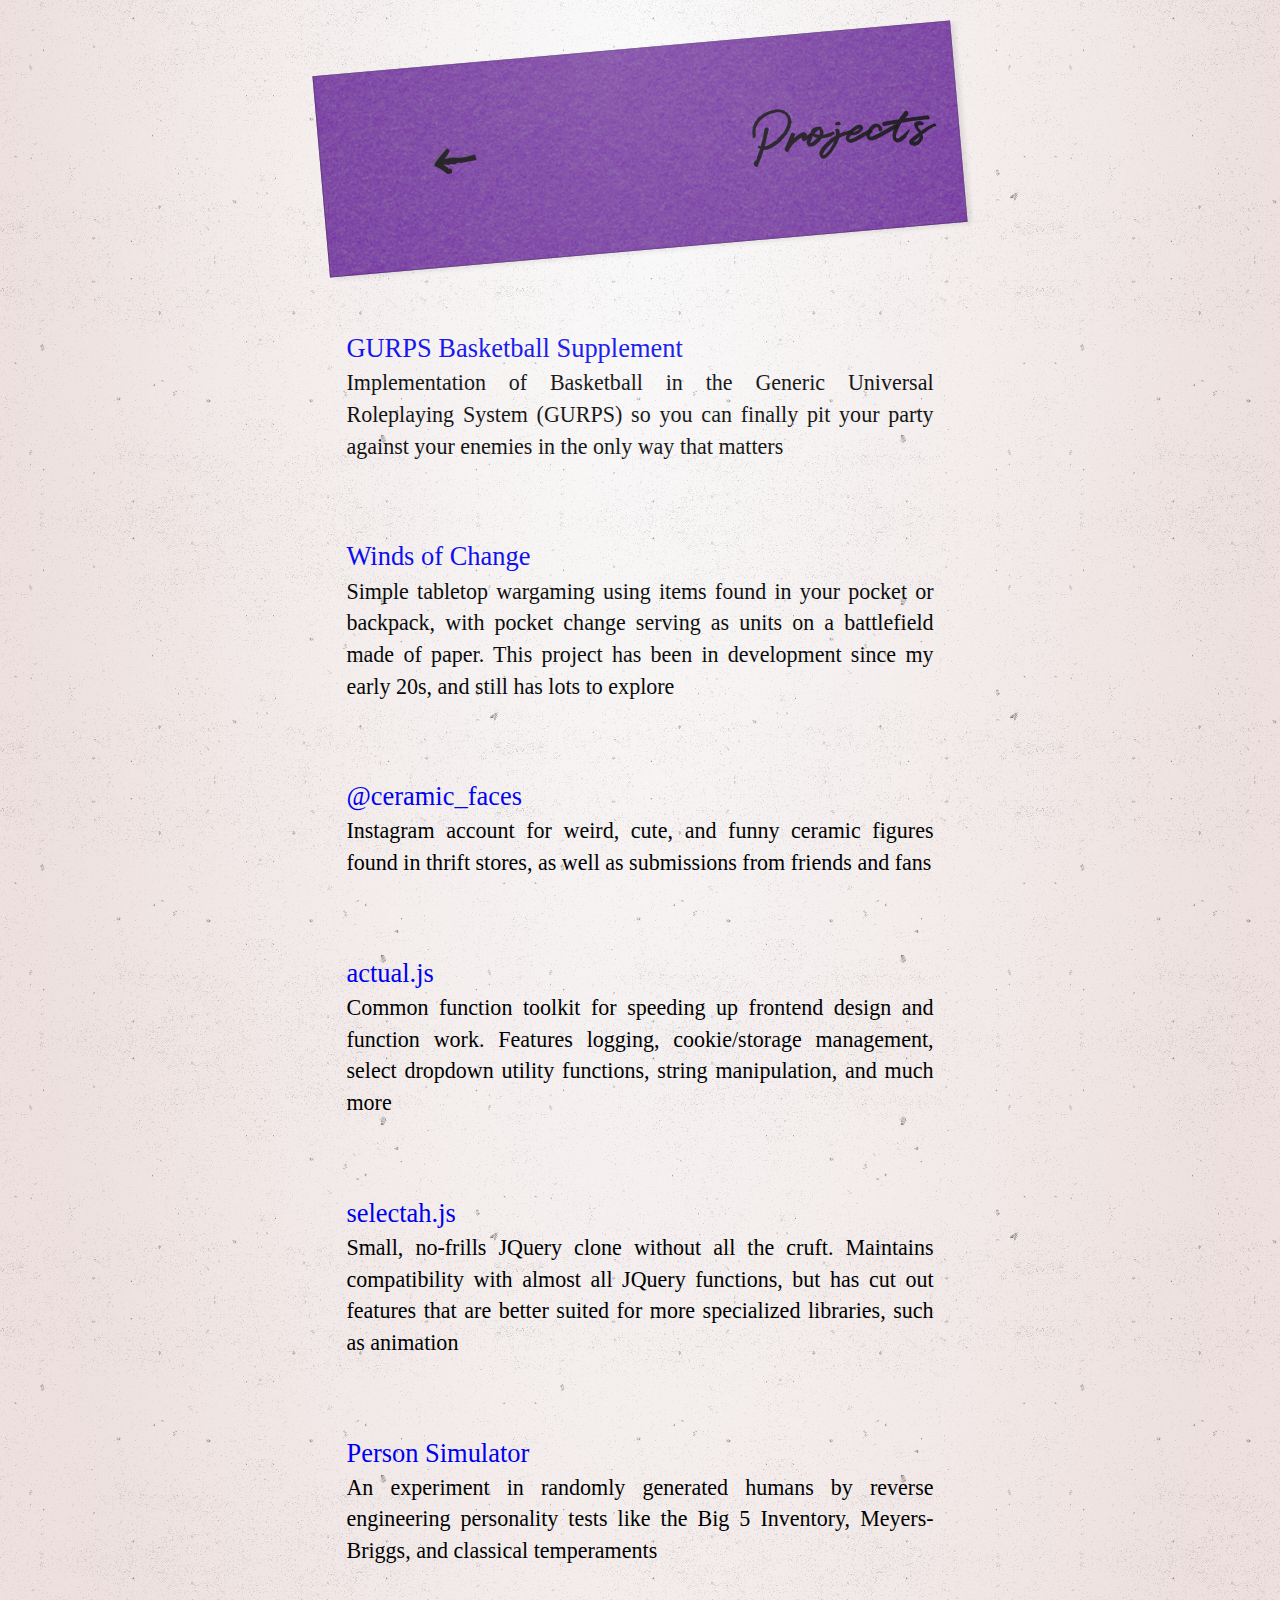
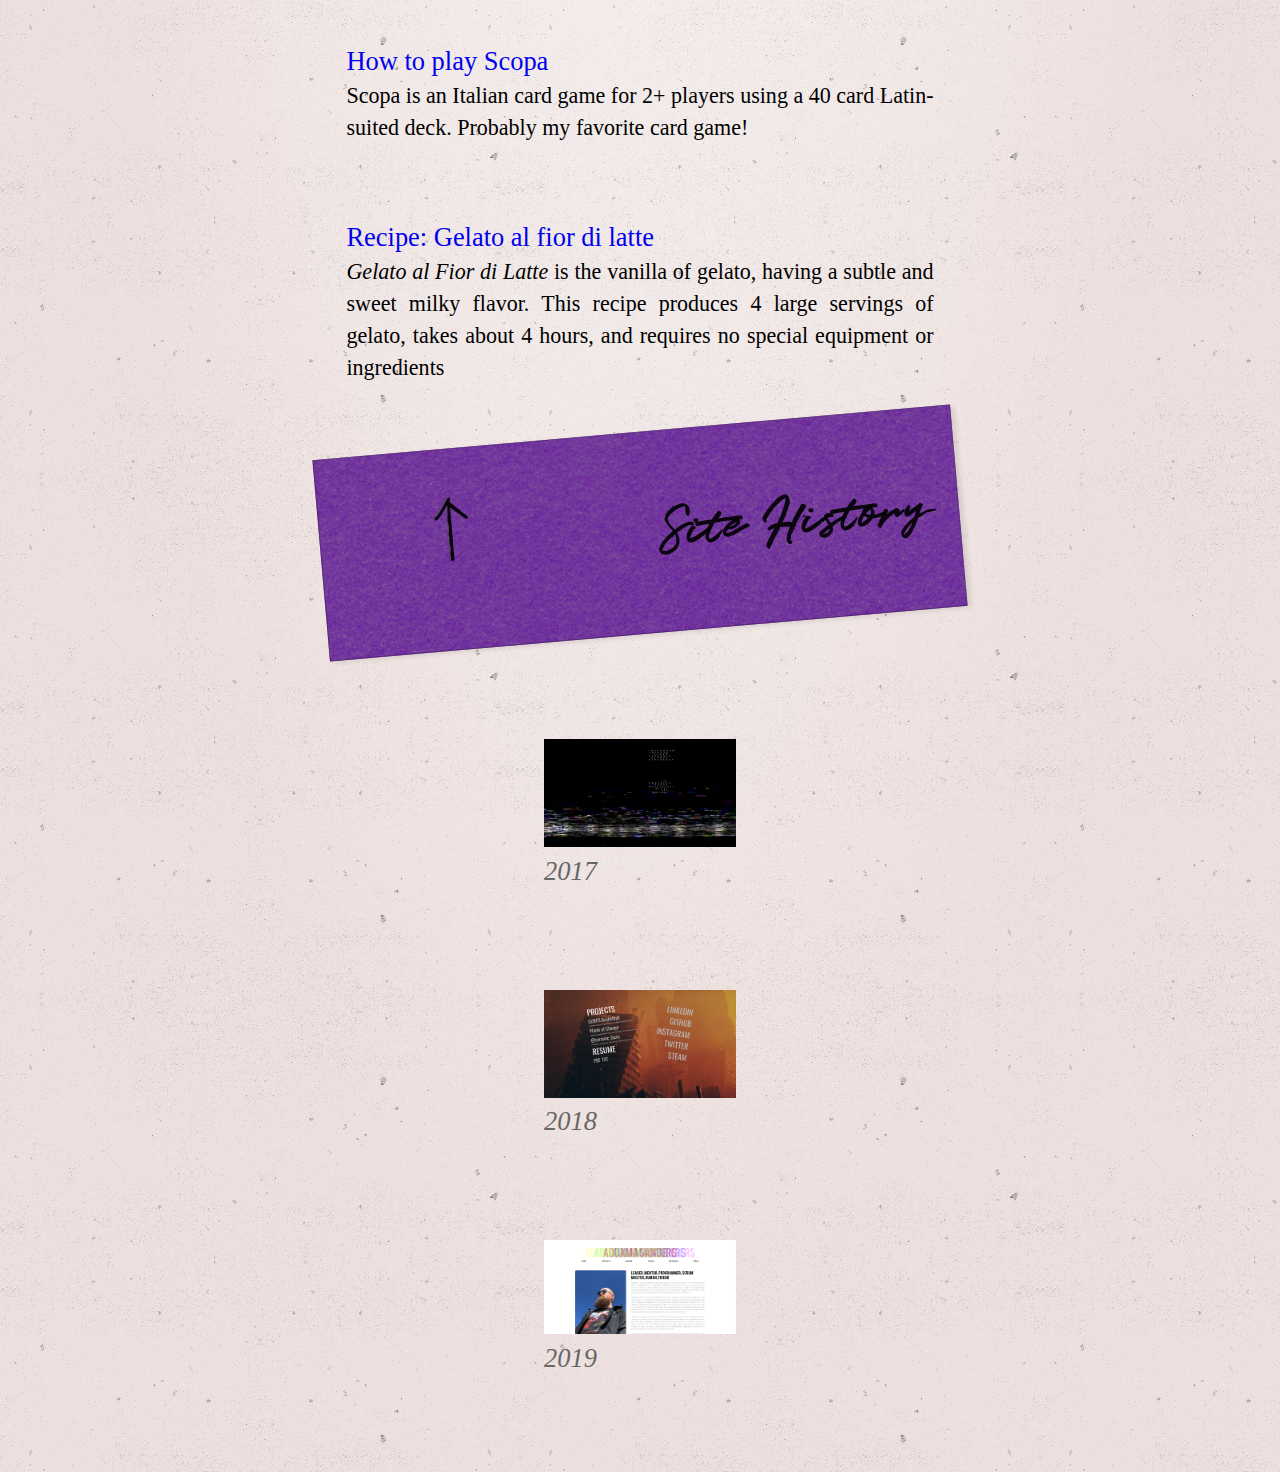
==== commit 4510d455: "Added ARIA labels and landmarks" ====
--- a/projects/index.htm
+++ b/projects/index.htm
@@ -7,64 +7,64 @@
 	<body>
 		<main>
 			<div id='light'></div>
-			<section id='projects'>
+			<section id='projects' aria-label='Projects section'>
 				<header>
-					<nav>
+					<nav aria-label='Top Navigation'>
 						<a href='../' id='back' title='Back to addama.net homepage'>&lt;</a>
 					</nav>
 					<h1>Projects</h1>
 				</header>
 				<article>
-					<a href='./gurpsbasketball/'>GURPS Basketball Supplement</a>
+					<a href='./gurpsbasketball/' title='GURPS Basketball Supplement rules'>GURPS Basketball Supplement</a>
 					<p>Implementation of Basketball in the Generic Universal Roleplaying System (GURPS) so you can finally pit your party against your enemies in the only way that matters</p>
 				</article>
 				<article>
-					<a href='./windsofchange/'>Winds of Change</a>
+					<a href='./windsofchange/' title='Winds of Change game rules'>Winds of Change</a>
 					<p>Simple tabletop wargaming using items found in your pocket or backpack, with pocket change serving as units on a battlefield made of paper. This project has been in development since my early 20s, and still has lots to explore</p>
 				</article>
 				<article>
-					<a href='https://www.instagram.com/ceramic_faces/'>@ceramic_faces</a>
+					<a href='https://www.instagram.com/ceramic_faces/' title='ceramic_faces Instagram account'>@ceramic_faces</a>
 					<p>Instagram account for weird, cute, and funny ceramic figures found in thrift stores, as well as submissions from friends and fans</p>
 				</article>
 				<article>
-					<a href='https://github.com/addama/actual'>actual.js</a>
+					<a href='https://github.com/addama/actual' title='actual javascript library Github repo'>actual.js</a>
 					<p>Common function toolkit for speeding up frontend design and function work. Features logging, cookie/storage management, select dropdown utility functions, string manipulation, and much more</p>
 				</article>
 				<article>
-					<a href='https://github.com/addama/selectah'>selectah.js</a>
+					<a href='https://github.com/addama/selectah' title='selectah javascript library Github repo'>selectah.js</a>
 					<p>Small, no-frills JQuery clone without all the cruft. Maintains compatibility with almost all JQuery functions, but has cut out features that are better suited for more specialized libraries, such as animation</p>
 				</article>
 				<article>
-					<a href='https://github.com/addama/person-simulator'>Person Simulator</a>
+					<a href='https://github.com/addama/person-simulator' title='Person Simulator Github repo'>Person Simulator</a>
 					<p>An experiment in randomly generated humans by reverse engineering personality tests like the Big 5 Inventory, Meyers-Briggs, and classical temperaments</p>
 				</article>
 				<article>
-					<a href='./scopa/'>How to play Scopa</a>
+					<a href='./scopa/' title='Instructions for how to play Scopa'>How to play Scopa</a>
 					<p>Scopa is an Italian card game for 2+ players using a 40 card Latin-suited deck. Probably my favorite card game!</p>
 				</article>
 				<article>
-					<a href='./recipes/gelatoalfiordilatte.htm'>Recipe: Gelato al fior di latte</a>
+					<a href='./recipes/gelatoalfiordilatte.htm' title='Recipe for Gelato al fior di latte'>Recipe: Gelato al fior di latte</a>
 					<p><em>Gelato al Fior di Latte</em> is the vanilla of gelato, having a subtle and sweet milky flavor. This recipe produces 4 large servings of gelato, takes about 4 hours, and requires no special equipment or ingredients</p>
 				</article>
 			</section>
-			<section id='site'>
+			<section id='site' aria-label='Site History section'>
 				<header>
-					<nav>
+					<nav aria-label='Bottom navigation'>
 						<a href='#back' title='Back to the top of the page'>^</a>
 					</nav>
 					<h1>Site History</h1>
 				</header>
 				<div id='figures'>
 					<figure>
-						<a href='../inc/ss2017.png'><img src='../inc/ss2017_thumb.png' alt='Screenshot of addama.net site from 2017: video background of VHS static, ghostly ADDAMA branding, faded fontwork' title='Screenshot of addama.net site from 2017: video background of VHS static, ghostly ADDAMA branding, faded fontwork' /></a>
+						<a href='../inc/ss2017.png' title='Screenshot of addama.net site from 2017: video background of VHS static, ghostly ADDAMA branding, faded fontwork'><img src='../inc/ss2017_thumb.png' alt='Screenshot of addama.net site from 2017: video background of VHS static, ghostly ADDAMA branding, faded fontwork' /></a>
 						<figcaption>2017</figcaption>
 					</figure>
 					<figure>
-						<a href='../inc/ss2018.png'><img src='../inc/ss2018_thumb.png' alt='Screenshot of addama.net site from 2018: angled navigation panels mimicking the crumbling buildings in the background' title='Screenshot of addama.net site from 2018: angled navigation panels mimicking the crumbling buildings in the background' /></a>
+						<a href='../inc/ss2018.png' title='Screenshot of addama.net site from 2018: angled navigation panels mimicking the crumbling buildings in the background'><img src='../inc/ss2018_thumb.png' alt='Screenshot of addama.net site from 2018: angled navigation panels mimicking the crumbling buildings in the background' /></a>
 						<figcaption>2018</figcaption>
 					</figure>
 					<figure>
-						<a href='../inc/ss2019.png'><img src='../inc/ss2019_thumb.png' alt='Screenshot of addama.net site from 2019: more professional and clean layout with shifting rainbow effect on header text' title='Screenshot of addama.net site from 2019: more professional and clean layout with shifting rainbow effect on header text' /></a>
+						<a href='../inc/ss2019.png' title='Screenshot of addama.net site from 2019: more professional and clean layout with shifting rainbow effect on header text'><img src='../inc/ss2019_thumb.png' alt='Screenshot of addama.net site from 2019: more professional and clean layout with shifting rainbow effect on header text' /></a>
 						<figcaption>2019</figcaption>
 					</figure>
 				</div>
--- a/css/projects.css
+++ b/css/projects.css
@@ -12,12 +12,14 @@
 	src: url('../css/font/Quentin.otf');
 	/* src: url('font/TheAbsoluteBrush.otf'); */
 	/* src: url('font/Brushield.otf'); */
+	font-display: swap;
 }
 
 @font-face {
 	/* https://www.dafont.com/jenny-doodles.font?fpp=100&text=Projects */
 	font-family: 'doodle';
 	src: url('../css/font/Jenny Doodles.ttf');
+	font-display: swap;
 }
 
 body {
@@ -52,7 +54,7 @@
 	color: #000;
 	text-align: justify;
 	padding: 3rem;
-	width: 80%;
+	width: 50%;
 	margin: 0 auto;
 	font-size: var(--font-size);
 }
@@ -133,6 +135,7 @@
 	width: 3em;
 	text-align: center;
 	text-shadow: -1px -1px 1px rgba(75, 75, 75, 0.4);
+	transition: text-shadow 500ms, color 500ms;
 }
 
 nav a:hover {
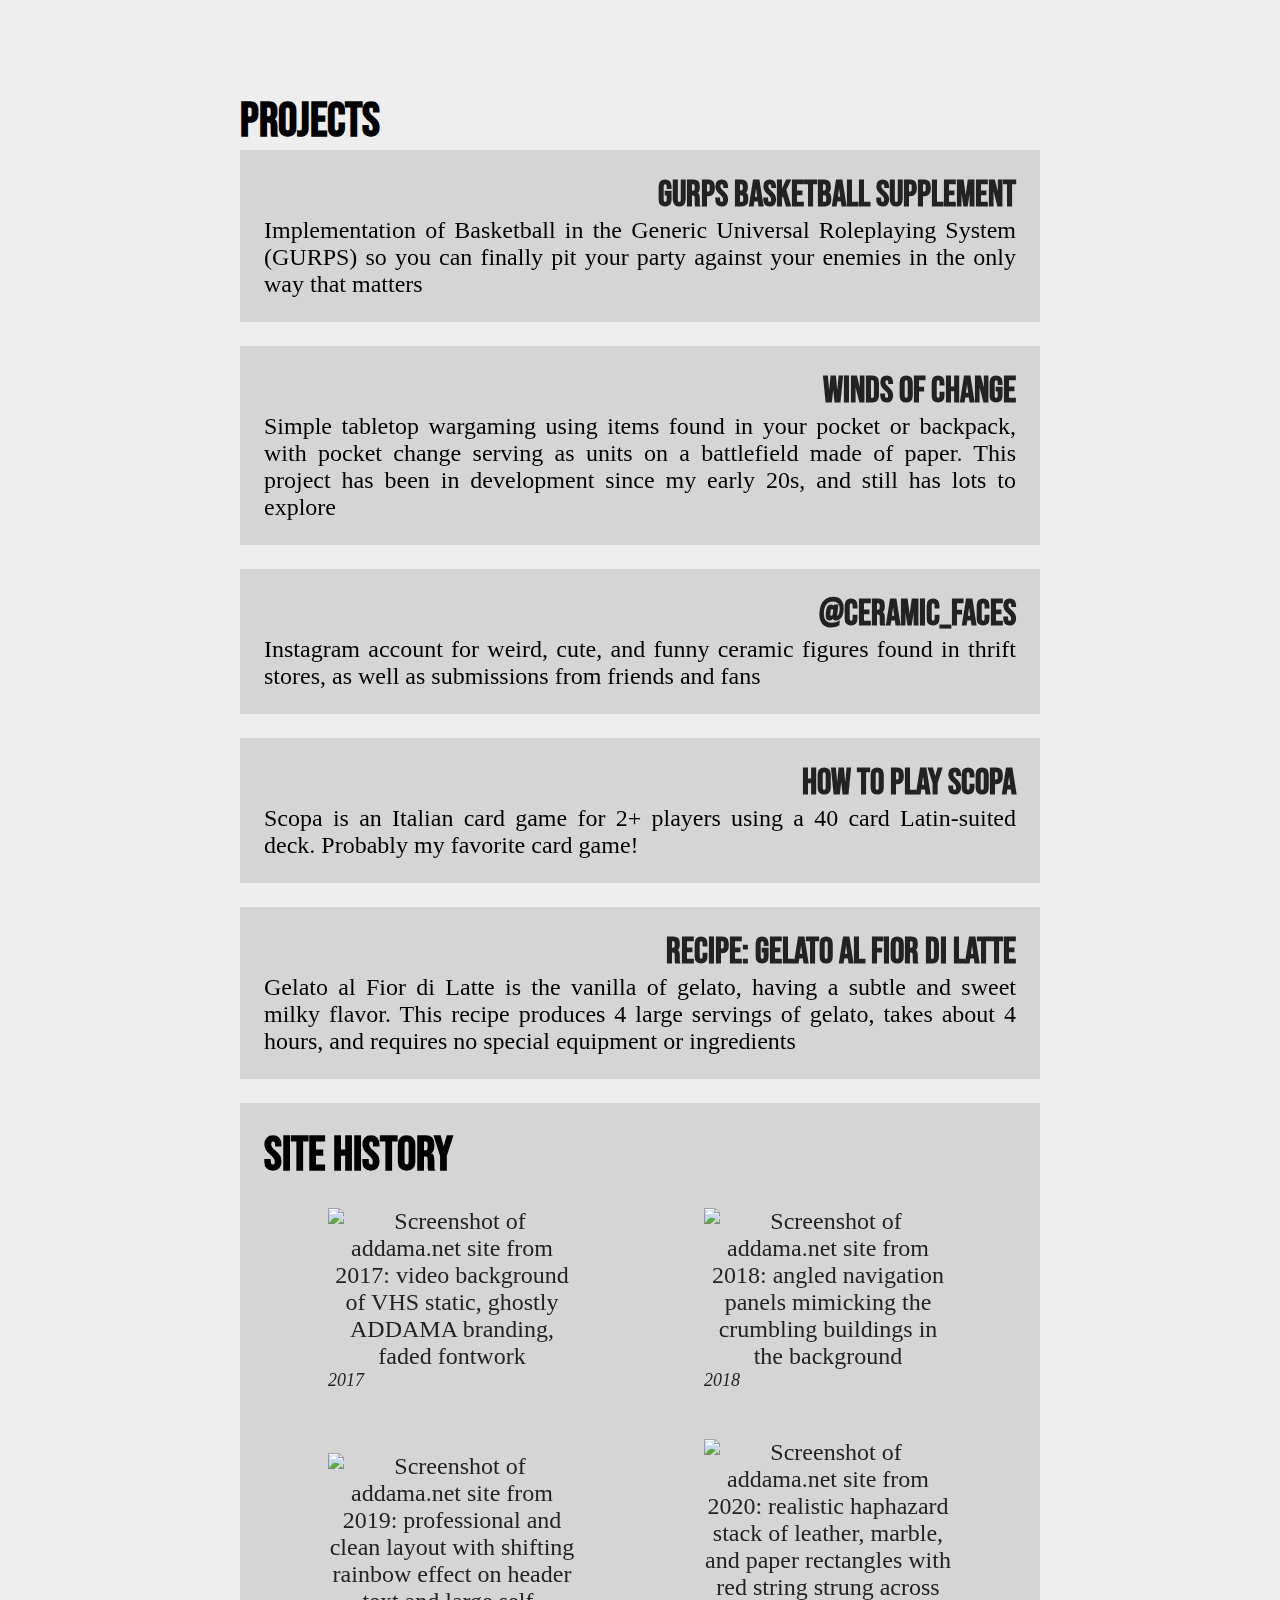
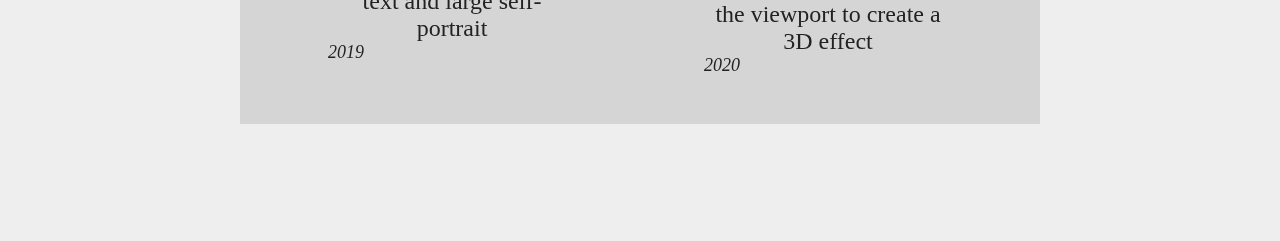
==== commit 8c56e2c5: "Updated to 2021 version" ====
--- a/projects/index.htm
+++ b/projects/index.htm
@@ -1,74 +1,63 @@
 <!DOCTYPE html>
 <html>
 	<head>
-		<title>addama.net | Projects</title>
+		<title>addama.net | projects</title>
 		<link rel='stylesheet' href='../css/projects.css' />
 	</head>
 	<body>
 		<main>
-			<div id='light'></div>
-			<section id='projects' aria-label='Projects section'>
-				<header>
-					<nav aria-label='Top Navigation'>
-						<a href='../' id='back' title='Back to addama.net homepage'>&lt;</a>
-					</nav>
-					<h1>Projects</h1>
-				</header>
-				<article>
-					<a href='./gurpsbasketball/' title='GURPS Basketball Supplement rules'>GURPS Basketball Supplement</a>
-					<p>Implementation of Basketball in the Generic Universal Roleplaying System (GURPS) so you can finally pit your party against your enemies in the only way that matters</p>
-				</article>
-				<article>
-					<a href='./windsofchange/' title='Winds of Change game rules'>Winds of Change</a>
-					<p>Simple tabletop wargaming using items found in your pocket or backpack, with pocket change serving as units on a battlefield made of paper. This project has been in development since my early 20s, and still has lots to explore</p>
-				</article>
-				<article>
-					<a href='https://www.instagram.com/ceramic_faces/' title='ceramic_faces Instagram account'>@ceramic_faces</a>
-					<p>Instagram account for weird, cute, and funny ceramic figures found in thrift stores, as well as submissions from friends and fans</p>
-				</article>
-				<article>
-					<a href='https://github.com/addama/actual' title='actual javascript library Github repo'>actual.js</a>
-					<p>Common function toolkit for speeding up frontend design and function work. Features logging, cookie/storage management, select dropdown utility functions, string manipulation, and much more</p>
-				</article>
-				<article>
-					<a href='https://github.com/addama/selectah' title='selectah javascript library Github repo'>selectah.js</a>
-					<p>Small, no-frills JQuery clone without all the cruft. Maintains compatibility with almost all JQuery functions, but has cut out features that are better suited for more specialized libraries, such as animation</p>
-				</article>
-				<article>
-					<a href='https://github.com/addama/person-simulator' title='Person Simulator Github repo'>Person Simulator</a>
-					<p>An experiment in randomly generated humans by reverse engineering personality tests like the Big 5 Inventory, Meyers-Briggs, and classical temperaments</p>
-				</article>
-				<article>
-					<a href='./scopa/' title='Instructions for how to play Scopa'>How to play Scopa</a>
-					<p>Scopa is an Italian card game for 2+ players using a 40 card Latin-suited deck. Probably my favorite card game!</p>
-				</article>
-				<article>
-					<a href='./recipes/gelatoalfiordilatte.htm' title='Recipe for Gelato al fior di latte'>Recipe: Gelato al fior di latte</a>
-					<p><em>Gelato al Fior di Latte</em> is the vanilla of gelato, having a subtle and sweet milky flavor. This recipe produces 4 large servings of gelato, takes about 4 hours, and requires no special equipment or ingredients</p>
-				</article>
+			<h1>Projects</h1>
+			<section>
+				<a href='./gurpsbasketball/'>
+					<h2>GURPS Basketball Supplement</h2>
+				</a>
+				<p>Implementation of Basketball in the Generic Universal Roleplaying System (GURPS) so you can finally pit your party against your enemies in the only way that matters</p>
 			</section>
-			<section id='site' aria-label='Site History section'>
-				<header>
-					<nav aria-label='Bottom navigation'>
-						<a href='#back' title='Back to the top of the page'>^</a>
-					</nav>
-					<h1>Site History</h1>
-				</header>
-				<div id='figures'>
+			<section>
+				<a href='./windsofchange/'>
+					<h2>Winds of Change</h2>
+				</a>
+				<p>Simple tabletop wargaming using items found in your pocket or backpack, with pocket change serving as units on a battlefield made of paper. This project has been in development since my early 20s, and still has lots to explore</p>
+			</section>
+			<section>
+				<a href='https://www.instagram.com/ceramic_faces/'>
+					<h2>@ceramic_faces</h2>
+				</a>
+				<p>Instagram account for weird, cute, and funny ceramic figures found in thrift stores, as well as submissions from friends and fans</p>
+			</section>
+			<section>
+				<a href='./scopa/'>
+					<h2>How to play Scopa</h2>
+				</a>
+				<p>Scopa is an Italian card game for 2+ players using a 40 card Latin-suited deck. Probably my favorite card game!</p>
+			</section>
+			<section>
+				<a href='./recipes/gelatoalfiordilatte.htm'>
+					<h2>Recipe: Gelato al fior di latte</h2>
+				</a>
+				<p>Gelato al Fior di Latte is the vanilla of gelato, having a subtle and sweet milky flavor. This recipe produces 4 large servings of gelato, takes about 4 hours, and requires no special equipment or ingredients</p>
+			</section>
+			<section id='websites'>
+				<h1>Site History</h1>
+				<div id='gallery'>
 					<figure>
-						<a href='../inc/ss2017.png' title='Screenshot of addama.net site from 2017: video background of VHS static, ghostly ADDAMA branding, faded fontwork'><img src='../inc/ss2017_thumb.png' alt='Screenshot of addama.net site from 2017: video background of VHS static, ghostly ADDAMA branding, faded fontwork' /></a>
+						<a href='../img/ss2017.png'><img src='../img/ss2017_thumb.png' alt='Screenshot of addama.net site from 2017: video background of VHS static, ghostly ADDAMA branding, faded fontwork' title='Screenshot of addama.net site from 2017: video background of VHS static, ghostly ADDAMA branding, faded fontwork' /></a>
 						<figcaption>2017</figcaption>
 					</figure>
 					<figure>
-						<a href='../inc/ss2018.png' title='Screenshot of addama.net site from 2018: angled navigation panels mimicking the crumbling buildings in the background'><img src='../inc/ss2018_thumb.png' alt='Screenshot of addama.net site from 2018: angled navigation panels mimicking the crumbling buildings in the background' /></a>
+						<a href='../img/ss2018.png'><img src='../img/ss2018_thumb.png' alt='Screenshot of addama.net site from 2018: angled navigation panels mimicking the crumbling buildings in the background' title='Screenshot of addama.net site from 2018: angled navigation panels mimicking the crumbling buildings in the background' /></a>
 						<figcaption>2018</figcaption>
 					</figure>
 					<figure>
-						<a href='../inc/ss2019.png' title='Screenshot of addama.net site from 2019: more professional and clean layout with shifting rainbow effect on header text'><img src='../inc/ss2019_thumb.png' alt='Screenshot of addama.net site from 2019: more professional and clean layout with shifting rainbow effect on header text' /></a>
+						<a href='../img/ss2019.png'><img src='../img/ss2019_thumb.png' alt='Screenshot of addama.net site from 2019: professional and clean layout with shifting rainbow effect on header text and large self-portrait' title='Screenshot of addama.net site from 2019: more professional and clean layout with shifting rainbow effect on header text and large self-portrait' /></a>
 						<figcaption>2019</figcaption>
+					</figure>
+					<figure>
+						<a href='../img/ss2020.png'><img src='../img/ss2020_thumb.png' alt='Screenshot of addama.net site from 2020: realistic haphazard stack of leather, marble, and paper rectangles with red string strung across the viewport to create a 3D effect' title='Screenshot of addama.net site from 2020: realistic haphazard stack of leather, marble, and paper rectangles with red string strung across the viewport to create a 3D effect' /></a>
+						<figcaption>2020</figcaption>
 					</figure>
 				</div>
 			</section>
 		</main>
 	</body>
-</html>
+</html>--- a/css/projects.css
+++ b/css/projects.css
@@ -1,144 +1,78 @@
-:root {
-	--font-size: calc(1rem + (20 - 1) * (100vw - 400px) / (2000 - 400));
-		--hue: 10;
-	--sat: 30;
-	--light: 90;
-	--base-color: hsl(var(--hue), calc(var(--sat) * 1%), calc(var(--light) * 1%));
-}
-
-
-@font-face {
-	font-family: 'font';
-	src: url('../css/font/Quentin.otf');
-	/* src: url('font/TheAbsoluteBrush.otf'); */
-	/* src: url('font/Brushield.otf'); */
-	font-display: swap;
-}
-
-@font-face {
-	/* https://www.dafont.com/jenny-doodles.font?fpp=100&text=Projects */
-	font-family: 'doodle';
-	src: url('../css/font/Jenny Doodles.ttf');
-	font-display: swap;
-}
+@import url('https://fonts.googleapis.com/css2?family=Bebas+Neue&display=swap');
 
 body {
-	margin: 0;
-	padding: 0;
-	background: #fff;
-	width: 100vw;
-	font-size: 16px;
-	line-height: 1.44;
-	background-color: var(--base-color);
-	background-image: url('img/concrete-wall-3.png'), 
-	url('img/concrete-wall.png'),
-		radial-gradient(farthest-side at 50% 0, rgba(250, 250, 250, 1), transparent);
-		overflow-x: hidden;
-}
-
-#light {
-	background-image: radial-gradient(farthest-side at 50% 0, rgba(250, 250, 250, 0.4), transparent);
-	z-index: 5;
-	opacity: 0.5;
-	top: 0;
-	left: 0;
-	width: 100%;
-	height: 100%;
-	pointer-events: none;
-	background-repeat: round;
-	background-position: center;
-	position: absolute;
+	/* background: #eee url('../img/Oak-Herringbone-Architextures.jpg'); */
+	background: #eee url('../img/concrete.jpg');
+	background-attachment: fixed;
+	font-size: 150%;
 }
 
 main {
-	color: #000;
+	width: 33%;
+	min-width: 800px;
+	margin: 5vh auto;
+	padding: 2em;
 	text-align: justify;
-	padding: 3rem;
-	width: 50%;
-	margin: 0 auto;
-	font-size: var(--font-size);
+	display: flex;
+	flex-wrap: wrap;
+	justify-content: space-around;
+	align-items: center;
+}
+
+section {
+	background-color: rgba(0,0,0,0.1);
+	backdrop-filter: blur(1mm);
+	padding: 1em;
+	margin-bottom: 1em;
+	width: 100%;
+}
+
+h1, h2 {
+	font-family: 'Bebas Neue', Impact, sans-serif;
+}
+
+h1 {
+	text-align: left;
+	width: 100%;
+}
+
+h2 {
+	text-align: right;
+}
+
+h1, h2, p {
+	margin: 0;
 }
 
 a {
 	text-decoration: none;
+	color: #222;
 }
 
-section {
-	width: 100%;
+a:hover {
+	text-decoration: underline;
 }
 
-article, figure {
-	/* border: 1px solid #f00; */
-	padding: 1em;
-	z-index: 1;
-}
-
-article a {
-	margin-bottom: 0;
-}
-
-article p {
-	font-size: smaller;
-	margin-top: 0;
-}
-
-div#figures {
+#gallery {
 	display: flex;
 	flex-wrap: wrap;
-	justify-content: space-evenly;
+		justify-content: space-around;
+	align-items: center;
 }
 
 figure {
-	width: 30%;
+	text-align: center;
+	width: 33%;
 }
 
-figure img {
+img {
 	width: 100%;
+	height: 100%;
 }
 
 figcaption {
-	/* font-size: 50%; */
-	color: #666;
-	line-height: 1em;
 	font-style: italic;
-	text-align: left;
-}
-
-header {
-	background-color: hsl(275, 100%, 32%);
-	background-image: url('img/felt.png');
-	border: 1px solid rgba(0, 0, 0, 0.25);
-	border-right: 1px solid rgba(50, 50, 50, 0.25);
-	border-top: 1px solid rgba(50, 50, 50, 0.25);
-	box-shadow: 4px 2px 5px rgba(0, 0, 0, 0.1);
-	text-align: right;
-	padding: 1em;
-	color: rgba(0, 0, 0, 0.9);
-	font-family: 'font', 'Times New Roman', serif;
-	transform: rotate(-5deg);
-	z-index: 0;
-	margin-bottom: 2em;
-}
-
-header h1 {
-	pointer-events: none;
-}
-
-nav a {
-	font-family: 'doodle';
-	color: rgba(0, 0, 0, 0.9);
-	font-size: 2em;
-	position: absolute;
-	top: 25%;
-	left: 1em;
-	height: 50%;
-	width: 3em;
-	text-align: center;
-	text-shadow: -1px -1px 1px rgba(75, 75, 75, 0.4);
-	transition: text-shadow 500ms, color 500ms;
-}
-
-nav a:hover {
-	text-shadow: 0 5px 4px rgba(0, 0, 0, 0.5);
-	color: #000;
-}
+	font-size: 75%;
+	text-align: justify;
+	color: #222;
+}